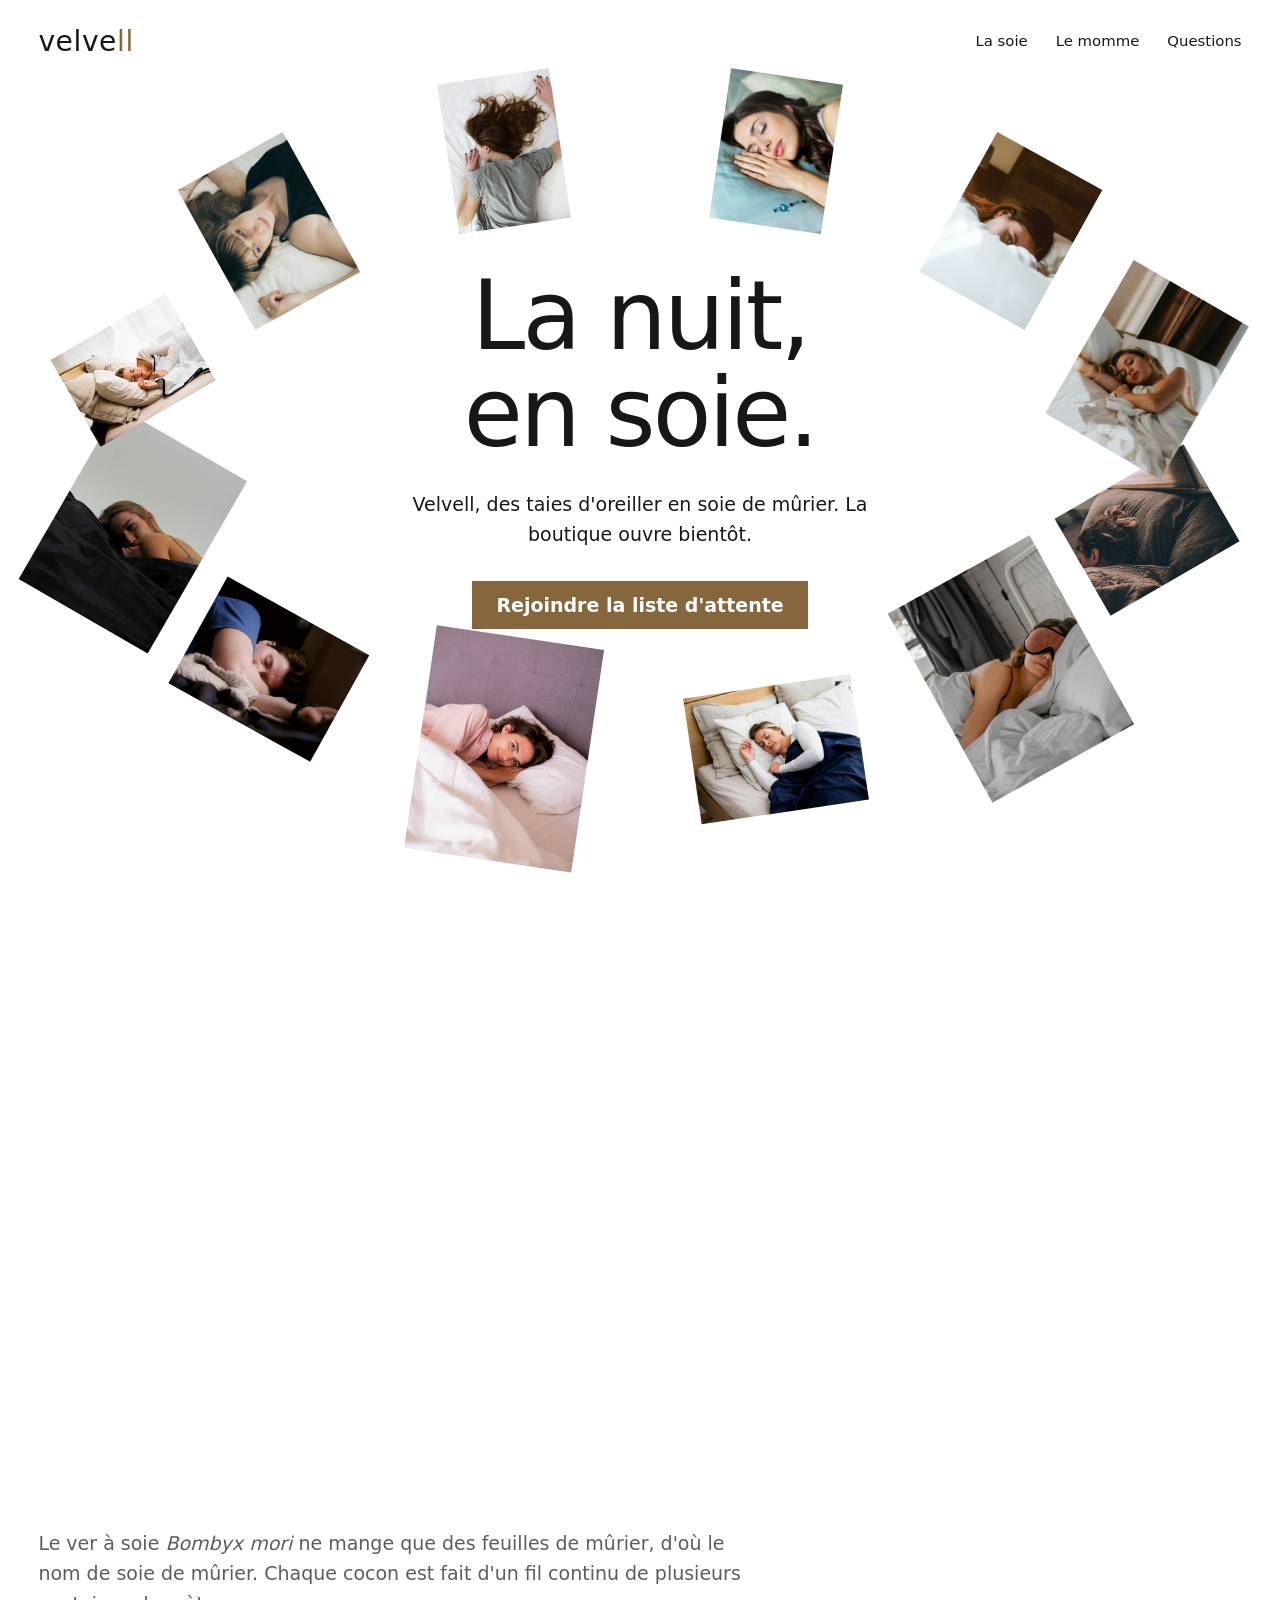
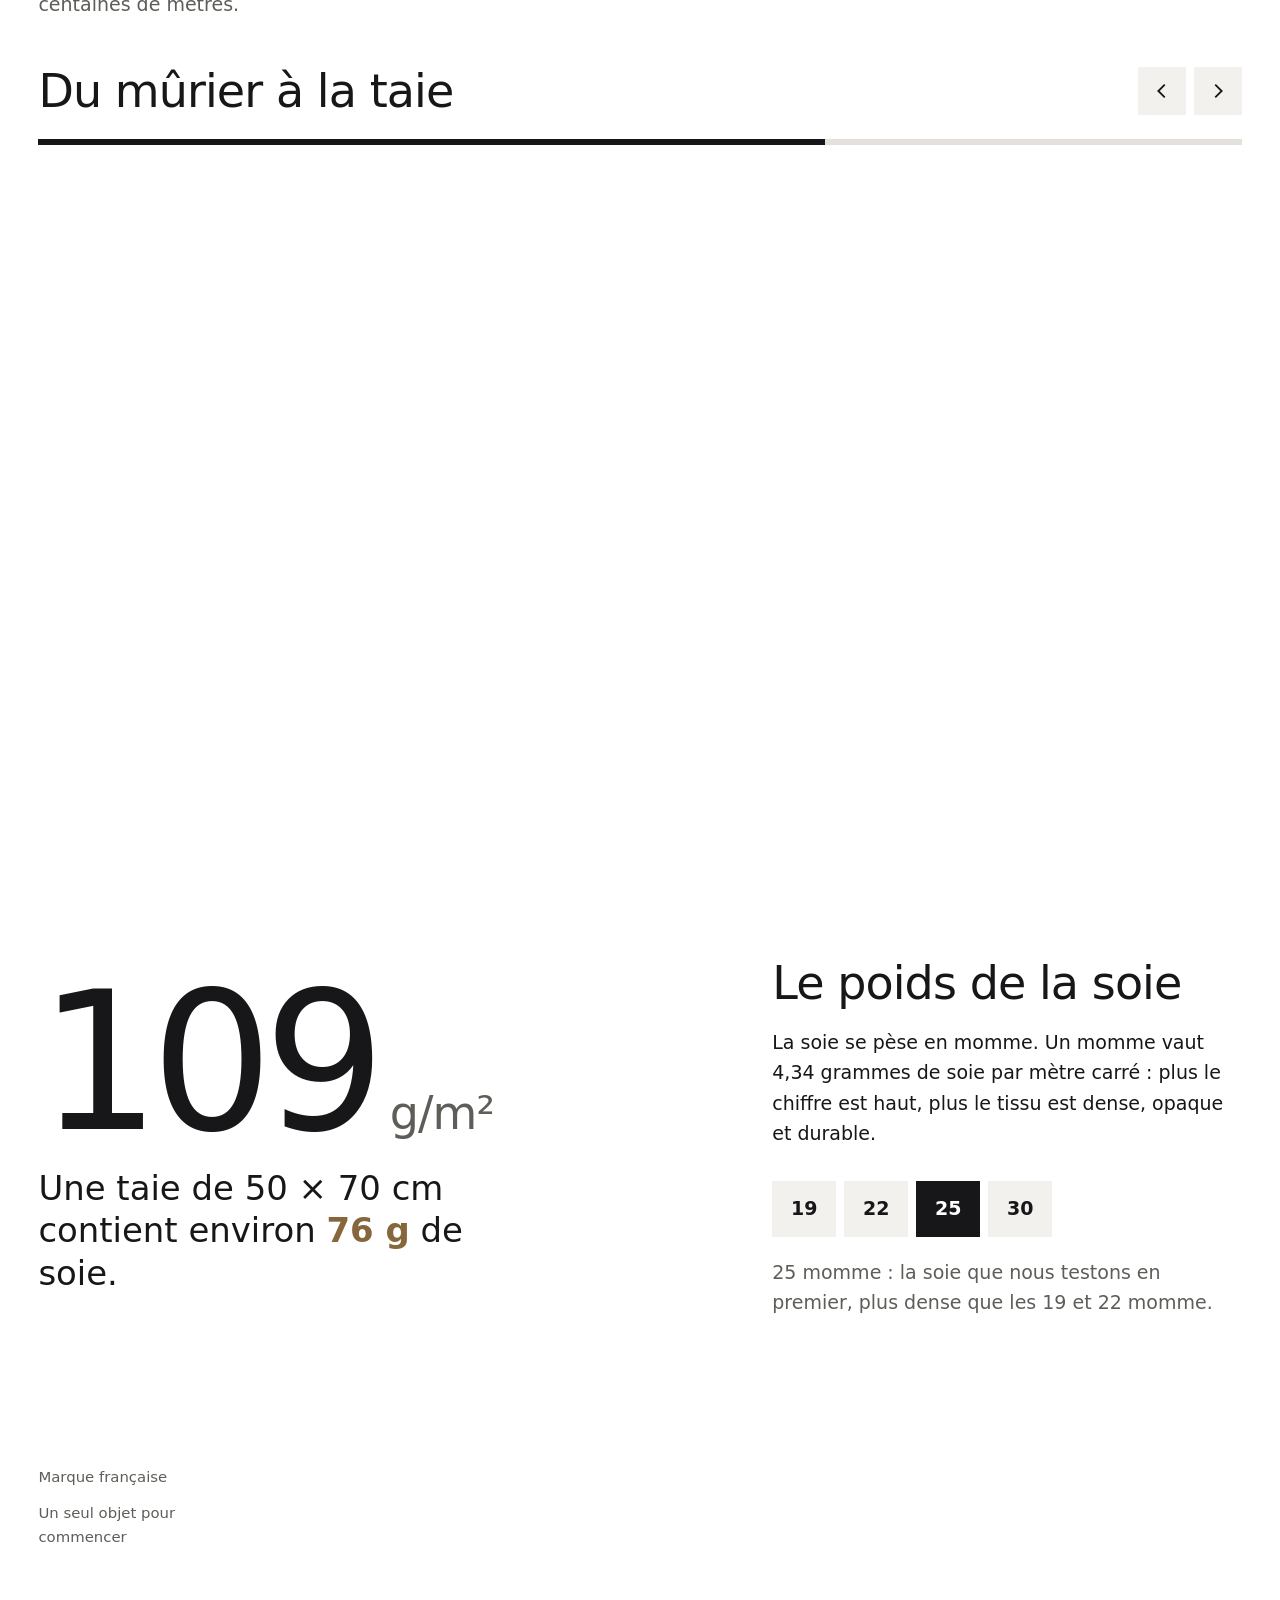
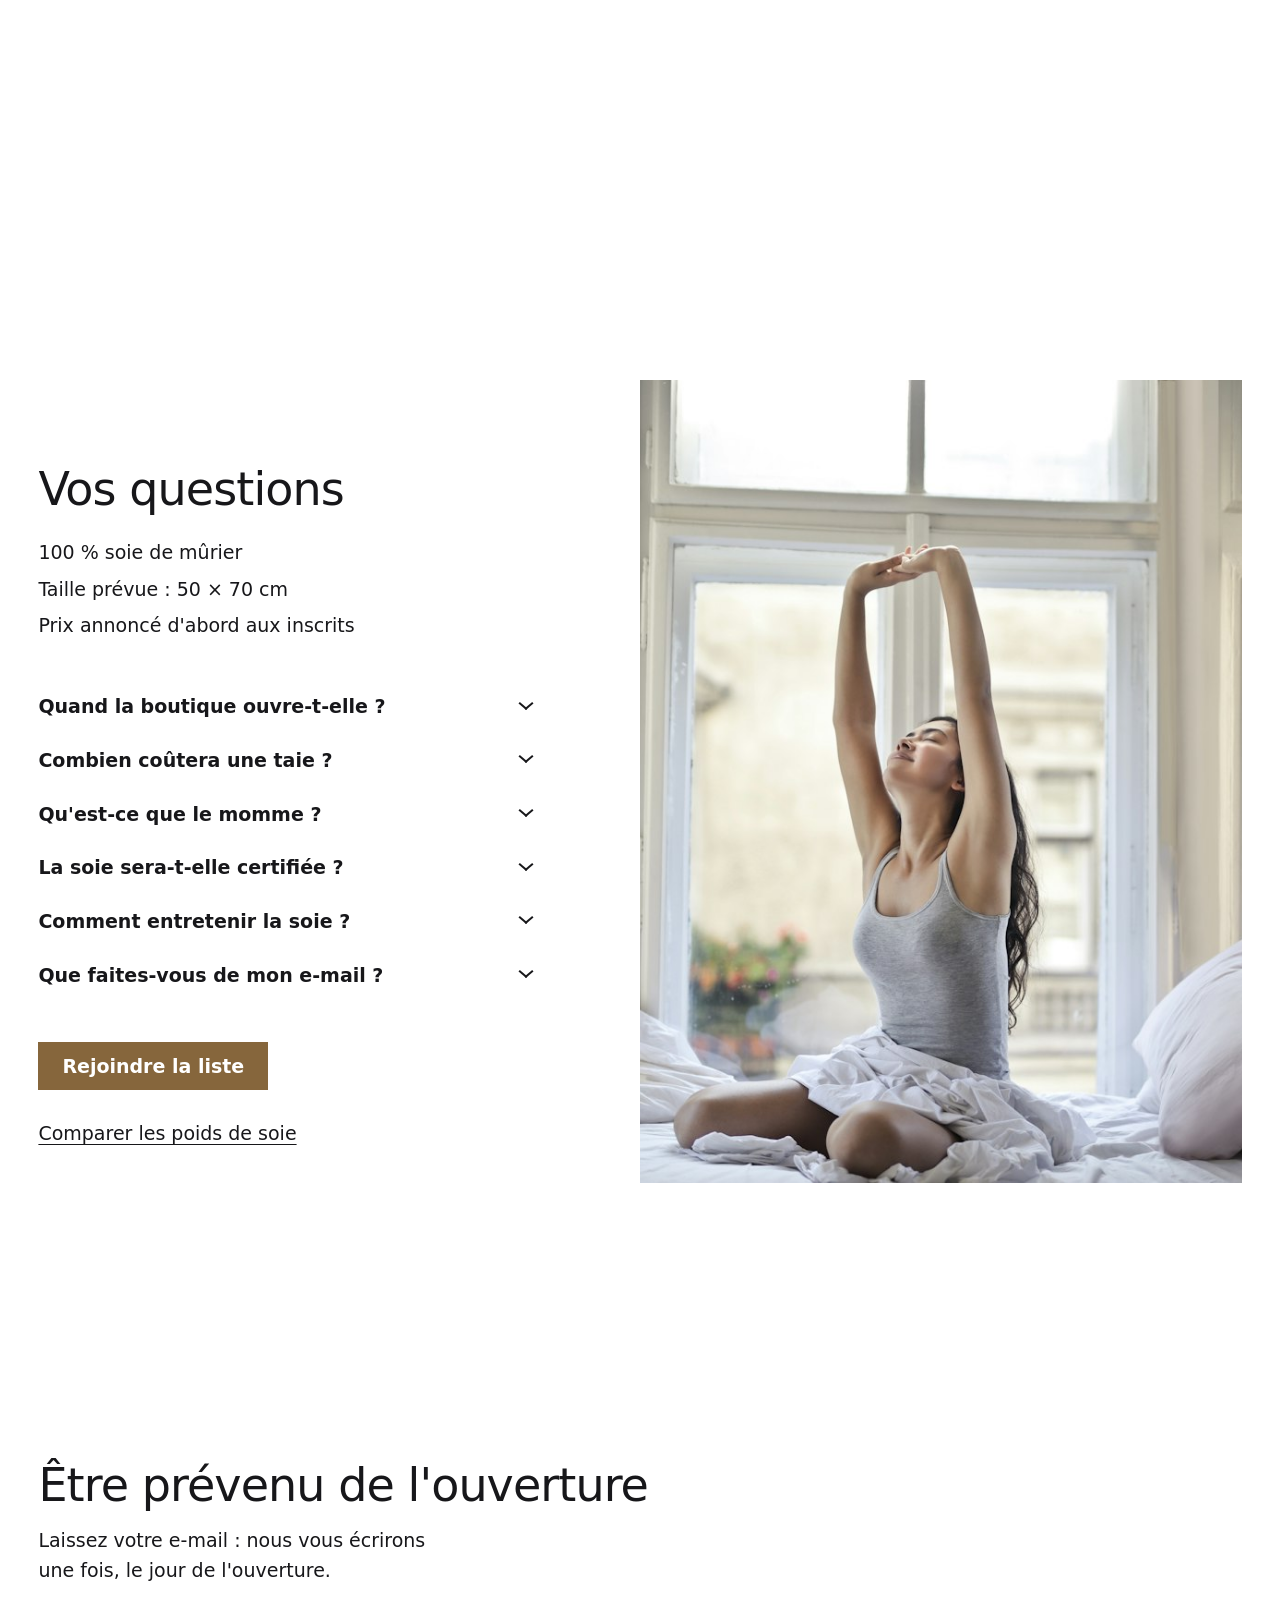
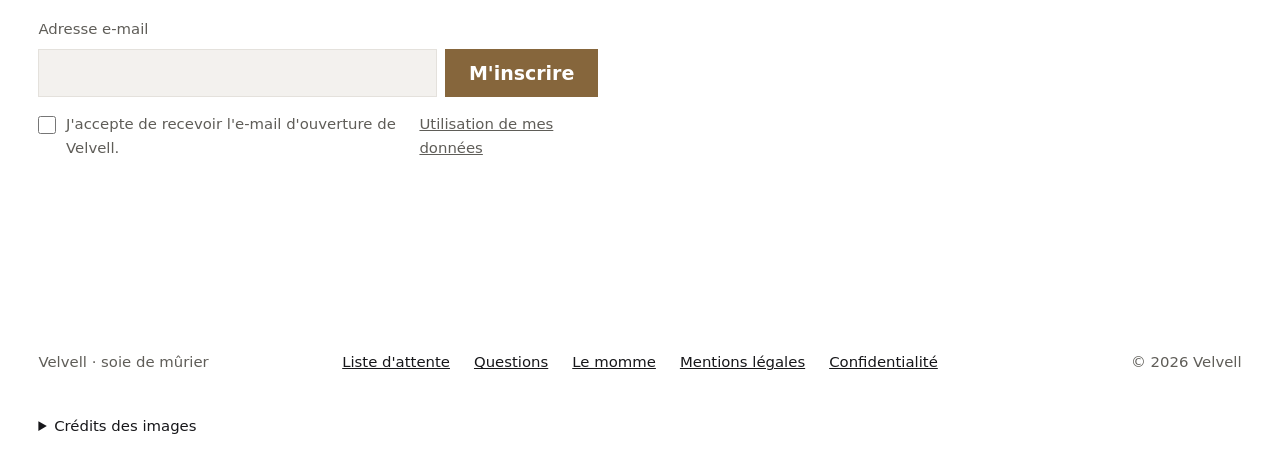
==== index.html @ b4398110 "feat: landing page velvell.fr (liste d'attente) Page statique : HTML, CSS, JavaScript sans dépendanc" ====
<!doctype html>
<html lang="fr">
<head>
  <meta charset="utf-8">
  <meta http-equiv="Content-Security-Policy" content="default-src 'none'; script-src 'self'; style-src 'self'; img-src 'self'; font-src 'self'; connect-src https://*.sibforms.com; form-action https://*.sibforms.com; base-uri 'none'; object-src 'none'; upgrade-insecure-requests">
  <meta name="referrer" content="strict-origin-when-cross-origin">
  <meta name="viewport" content="width=device-width, initial-scale=1">
  <title>Taie d'oreiller en soie de mûrier | Velvell</title>
  <meta name="description" content="Taies d'oreiller en soie de mûrier, 50 × 70 cm, en champagne ou ivoire. Velvell, marque française : inscrivez-vous pour être prévenu de l'ouverture.">
  <link rel="canonical" href="https://velvell.fr/">
  <meta property="og:title" content="Velvell — la nuit, en soie">
  <meta property="og:site_name" content="Velvell">
  <meta property="og:locale" content="fr_FR">
  <meta property="og:description" content="Taies d'oreiller en soie de mûrier. Ouverture prochaine, liste d'attente ouverte.">
  <meta property="og:type" content="website">
  <meta property="og:url" content="https://velvell.fr/">
  <meta property="og:image" content="https://velvell.fr/partage.jpg">
  <meta property="og:image:width" content="1200">
  <meta property="og:image:height" content="630">
  <meta property="og:image:alt" content="Velvell, taie d'oreiller en soie de mûrier champagne">
  <meta name="twitter:card" content="summary_large_image">
  <meta name="theme-color" content="#ffffff">
  <link rel="preload" href="fonts/archivo-latin.woff2" as="font" type="font/woff2" crossorigin>
  <link rel="icon" href="favicon.svg" type="image/svg+xml">
  <link rel="stylesheet" href="styles.css">
  <script type="application/ld+json">{"@context": "https://schema.org", "@graph": [{"@type": "Organization", "@id": "https://velvell.fr/#marque", "name": "Velvell", "url": "https://velvell.fr/", "logo": "https://velvell.fr/logo.png", "email": "contact@velvell.fr", "description": "Marque française de taies d'oreiller en soie de mûrier.", "parentOrganization": {"@type": "Organization", "name": "Atlas Web Agency"}}, {"@type": "WebSite", "@id": "https://velvell.fr/#site", "url": "https://velvell.fr/", "name": "Velvell", "inLanguage": "fr-FR", "publisher": {"@id": "https://velvell.fr/#marque"}}]}</script>
</head>
<body>
  <a class="skip" href="#contenu">Aller au contenu</a>

  <header class="bar">
    <a class="wordmark" href="#haut" aria-label="Velvell, accueil">velve<span>ll</span></a>
    <nav aria-label="Navigation principale">
      <a href="#chemin">La soie</a>
      <a href="#momme">Le momme</a>
      <a href="#questions">Questions</a>
    </nav>
  </header>

  <main id="contenu">
    <section class="hero" id="haut" aria-labelledby="titre">
      <div class="ring" aria-label="Photos de sommeil">
        <button class="frame frame--L" type="button" data-caption="Le sommeil, photo de @vagabondage sur Unsplash" aria-label="Le sommeil, photo de @vagabondage sur Unsplash"><img src="assets/web/nuit-cheveux.jpg" alt="" width="1100" height="733"></button>
        <button class="frame frame--P" type="button" data-caption="Un masque de nuit, photo de @ganinph sur Unsplash" aria-label="Un masque de nuit, photo de @ganinph sur Unsplash"><img src="assets/web/nuit-masque.jpg" alt="" width="1100" height="1375"></button>
        <button class="frame frame--L" type="button" data-caption="Endormie sous une couette bleue, photo de @slaapwijsheid sur Unsplash" aria-label="Endormie sous une couette bleue, photo de @slaapwijsheid sur Unsplash"><img src="assets/web/nuit-couette-bleue.jpg" alt="" width="1100" height="733"></button>
        <button class="frame frame--P" type="button" data-caption="Un matin en draps blancs, photo de @lookphoto sur Unsplash" aria-label="Un matin en draps blancs, photo de @lookphoto sur Unsplash"><img src="assets/web/nuit-rose.jpg" alt="" width="1100" height="1650"></button>
        <button class="frame frame--L" type="button" data-caption="Endormi, photo de @theyshane sur Unsplash" aria-label="Endormi, photo de @theyshane sur Unsplash"><img src="assets/web/nuit-homme.jpg" alt="" width="1100" height="733"></button>
        <button class="frame frame--P" type="button" data-caption="Une nuit en draps sombres, photo de @sezha72 sur Unsplash" aria-label="Une nuit en draps sombres, photo de @sezha72 sur Unsplash"><img src="assets/web/nuit-couette-noire.jpg" alt="" width="1100" height="1650"></button>
        <button class="frame frame--L" type="button" data-caption="Endormie dans une couette blanche, photo de @slaapwijsheid sur Unsplash" aria-label="Endormie dans une couette blanche, photo de @slaapwijsheid sur Unsplash"><img src="assets/web/nuit-couette-blanche.jpg" alt="" loading="lazy" width="1100" height="733"></button>
        <button class="frame frame--P" type="button" data-caption="La joue sur l’oreiller, photo de @nickkarvounis sur Unsplash" aria-label="La joue sur l’oreiller, photo de @nickkarvounis sur Unsplash"><img src="assets/web/nuit-visage.jpg" alt="" loading="lazy" width="1100" height="733"></button>
        <button class="frame frame--P" type="button" data-caption="Les cheveux sur l’oreiller, photo de @entersge sur Unsplash" aria-label="Les cheveux sur l’oreiller, photo de @entersge sur Unsplash"><img src="assets/web/nuit-cheveux-epars.jpg" alt="" loading="lazy" width="1100" height="835"></button>
        <button class="frame frame--P" type="button" data-caption="Endormie sur un coussin bleu, photo de @brucemars sur Unsplash" aria-label="Endormie sur un coussin bleu, photo de @brucemars sur Unsplash"><img src="assets/web/nuit-oreiller-bleu.jpg" alt="" loading="lazy" width="1100" height="733"></button>
        <button class="frame frame--P" type="button" data-caption="La tête sur le lit, photo de @brunovdkraan sur Unsplash" aria-label="La tête sur le lit, photo de @brunovdkraan sur Unsplash"><img src="assets/web/nuit-repos.jpg" alt="" loading="lazy" width="1100" height="742"></button>
        <button class="frame frame--P" type="button" data-caption="Endormie, photo de @iam_os sur Unsplash" aria-label="Endormie, photo de @iam_os sur Unsplash"><img src="assets/web/nuit-endormie.jpg" alt="" loading="lazy" width="1100" height="733"></button>
      </div>
      <div class="core">
        <h1 id="titre" class="masked"><span class="line"><span>La nuit,</span></span><span class="line"><span>en soie.</span></span></h1>
        <p class="lead reveal-late" id="hero-caption" aria-live="polite">Velvell, des taies d'oreiller en soie de mûrier. La boutique ouvre bientôt.</p>
        <a class="btn reveal-late" href="#liste">Rejoindre la liste d'attente</a>
      </div>
    </section>

    <section class="intro" aria-labelledby="intro-titre">
      <h2 id="intro-titre" class="sr-only">D'où vient la soie de mûrier</h2>
      <p class="stairs" data-reveal>
        <span>Une taie Velvell</span>
        <span>naît d'une feuille</span>
        <span>de mûrier,</span>
        <span>d'un cocon</span>
        <span>et d'un seul fil.</span>
      </p>
      <div class="intro-pics" data-reveal>
        <figure><img src="assets/web/murier-contre-jour.jpg" alt="Photo : une branche de mûrier en contre-jour, avec ses mûres" width="1100" height="825" loading="lazy"></figure>
        <figure><img src="assets/web/satin-soie-creme.jpg" alt="Photo : les plis d'un satin de soie crème" width="1100" height="495" loading="lazy"></figure>
      </div>
      <p class="intro-note">Le ver à soie <i>Bombyx mori</i> ne mange que des feuilles de mûrier, d'où le nom de soie de mûrier. Chaque cocon est fait d'un fil continu de plusieurs centaines de mètres.</p>
    </section>

    <section class="path" id="chemin" aria-labelledby="chemin-titre">
      <div class="path-top">
        <h2 id="chemin-titre">Du mûrier à la taie</h2>
        <div class="path-btns">
          <button class="sq" type="button" data-dir="-1" aria-label="Étape précédente"><svg viewBox="0 0 24 24" aria-hidden="true"><path d="M15 5l-7 7 7 7"/></svg></button>
          <button class="sq" type="button" data-dir="1" aria-label="Étape suivante"><svg viewBox="0 0 24 24" aria-hidden="true"><path d="M9 5l7 7-7 7"/></svg></button>
        </div>
      </div>
      <div class="progress" aria-hidden="true"><span></span></div>
      <ol class="row" tabindex="0" aria-label="Les étapes, de la feuille à la taie" data-reveal-row>
        <li>
          <h3>La feuille</h3>
          <p>Les vers ne mangent que du mûrier blanc. Leur soie est réputée la plus fine et la plus régulière.</p>
          <img src="assets/web/morus-alba-fruit-and-leaves.jpg" alt="Photo : feuilles et fruits d'un mûrier blanc" width="825" height="1100" loading="lazy">
        </li>
        <li>
          <h3>Le ver</h3>
          <p>Il grandit pendant quatre à six semaines sur des claies, puis cesse de manger.</p>
          <img src="assets/web/soie-fils-dores.jpg" alt="Photo : des fils de soie dorés suspendus dans la pénombre" width="1100" height="733" loading="lazy">
        </li>
        <li>
          <h3>Le cocon</h3>
          <p>En deux à trois jours, il s'enferme dans un cocon fait d'un seul fil continu.</p>
          <img src="assets/web/cocoon-bombyx-mori-kolkata-2013-06-04.jpg" alt="Photo : des cocons de ver à soie blancs" width="1100" height="732" loading="lazy">
        </li>
        <li>
          <h3>Le dévidage</h3>
          <p>Plusieurs cocons sont dévidés ensemble pour former un fil de soie grège.</p>
          <img src="assets/web/soie-echeveaux.jpg" alt="Photo : des écheveaux de fil de soie, du blanc naturel aux teintes vertes et brunes" width="1100" height="733" loading="lazy">
        </li>
        <li>
          <h3>Le tissage</h3>
          <p>Le fil est tissé en satin : une face lisse et brillante, côté visage.</p>
          <img src="assets/web/soie-metier-fils-blancs.jpg" alt="Photo : des fils de soie blancs tendus sur un métier à tisser" width="735" height="1100" loading="lazy">
        </li>
        <li>
          <h3>La taie</h3>
          <p>Prévue en 50 × 70 cm, fermeture invisible, en champagne et en ivoire.</p>
          <img src="assets/web/taie-encong-champagne.jpg" alt="Rendu de la taie en soie de mûrier, coloris champagne, sur fond crème" width="1100" height="1375" loading="lazy">
        </li>
      </ol>
    </section>

    <section class="momme" id="momme" aria-labelledby="momme-titre">
      <div class="momme-fig" aria-live="polite">
        <p class="big"><span id="m-gsm">109</span><small> g/m²</small></p>
        <p class="momme-line">Une taie de 50 × 70 cm contient environ <strong id="m-case">76 g</strong> de soie.</p>
      </div>
      <div class="momme-text">
        <h2 id="momme-titre">Le poids de la soie</h2>
        <p>La soie se pèse en momme. Un momme vaut 4,34 grammes de soie par mètre carré : plus le chiffre est haut, plus le tissu est dense, opaque et durable.</p>
        <div class="choices" role="radiogroup" aria-label="Choisir un poids de soie">
          <button type="button" role="radio" aria-checked="false" data-m="19">19</button>
          <button type="button" role="radio" aria-checked="false" data-m="22">22</button>
          <button type="button" role="radio" aria-checked="true" data-m="25">25</button>
          <button type="button" role="radio" aria-checked="false" data-m="30">30</button>
        </div>
        <p class="momme-note" id="m-note">25 momme : la soie que nous testons en premier, plus épaisse que les 19 et 22 momme courants.</p>
      </div>
    </section>

    <section class="about" aria-labelledby="about-titre">
      <h2 id="about-titre" class="sr-only">Qui est Velvell</h2>
      <ul class="facts">
        <li>Marque française</li>
        <li>Un seul objet pour commencer</li>
      </ul>
      <div class="about-text" data-reveal>
        <p><img class="drop" src="assets/web/satin-crepe.jpg" alt="Gros plan sur un satin froissé" width="300" height="300" loading="lazy"><strong>Velvell</strong> est une marque française de linge de nuit en soie. Nous commençons par un seul objet, la taie d'oreiller, et nous prenons le temps de bien la choisir.</p>
        <p class="soft">Nous comparons en ce moment les ateliers et leurs échantillons, en 22 et en 25 momme. Nous ne vendrons que la soie qui nous convainc au toucher, au lavage et dans le temps.</p>
      </div>
    </section>

    <section class="faq" id="questions" aria-labelledby="faq-titre">
      <div class="faq-col">
        <h2 id="faq-titre">Vos questions</h2>
        <ul class="faq-facts">
          <li>100 % soie de mûrier</li>
          <li>Taille prévue : 50 × 70 cm</li>
          <li>Prix annoncé d'abord aux inscrits</li>
        </ul>
        <div class="acc">
          <details>
            <summary>Quand la boutique ouvre-t-elle ?</summary>
            <p>Dès que les échantillons auront passé nos essais. Les inscrits seront prévenus les premiers, par un seul e-mail.</p>
          </details>
          <details>
            <summary>Combien coûtera une taie ?</summary>
            <p>Le prix n'est pas encore fixé : il dépend de la soie retenue. Nous l'annoncerons d'abord aux inscrits.</p>
          </details>
          <details>
            <summary>Qu'est-ce que le momme ?</summary>
            <p>L'unité de poids de la soie : 1 momme correspond à 4,34 g par m². Une soie de 25 momme est plus dense qu'une soie de 19.</p>
          </details>
          <details>
            <summary>La soie sera-t-elle certifiée ?</summary>
            <p>Nous ne retiendrons qu'un atelier qui fournit un certificat OEKO-TEX Standard 100 vérifiable, et nous publierons son numéro.</p>
          </details>
          <details>
            <summary>Comment entretenir la soie ?</summary>
            <p>À la main ou en cycle délicat à 30 °C, avec une lessive douce, puis séchage à plat à l'abri du soleil. Les consignes exactes figureront sur l'étiquette.</p>
          </details>
          <details>
            <summary>Que faites-vous de mon e-mail ?</summary>
            <p>Il sert uniquement à vous prévenir de l'ouverture de Velvell. Vous pouvez vous désinscrire à tout moment, en un clic.</p>
          </details>
        </div>
        <div class="faq-actions">
          <a class="btn" href="#liste">Rejoindre la liste</a>
          <a class="link" href="#momme">Comparer les poids de soie</a>
        </div>
      </div>
      <div class="faq-pics">
        <img class="tall" src="assets/web/matin-etirement.jpg" alt="Une femme s'étire au réveil, assise sur son lit" width="1100" height="869" loading="lazy">
        <img class="square" src="assets/web/nuit-draps-blancs.jpg" alt="Une personne endormie dans des draps blancs" width="1100" height="733" loading="lazy">
      </div>
    </section>

    <section class="cta" id="liste" aria-labelledby="cta-titre">
      <h2 id="cta-titre" class="cta-title">Être prévenu de l'ouverture</h2>
      <p class="cta-sentence">Laissez votre e-mail : nous vous écrirons une fois, le jour de l'ouverture.</p>
      <form class="signup" action="https://c4eb308b.sibforms.com/serve/[base64]" method="post" data-endpoint="https://c4eb308b.sibforms.com/serve/[base64]">
        <label for="email">Adresse e-mail</label>
        <div class="signup-row">
          <input id="email" name="EMAIL" type="email" autocomplete="email" required aria-describedby="email-msg">
          <button class="btn" type="submit">M'inscrire</button>
        </div>
        <label class="consent"><input type="checkbox" name="OPT_IN" value="1" required> J'accepte de recevoir l'e-mail d'ouverture de Velvell. <a href="confidentialite.html">Utilisation de mes données</a></label>
        <p class="msg" id="email-msg" role="status"></p>
        <!-- Champs attendus par les formulaires Brevo : piège à robots (doit rester vide) et langue. -->
        <input type="text" name="email_address_check" value="" tabindex="-1" autocomplete="off" aria-hidden="true" hidden>
        <input type="hidden" name="locale" value="fr">
        <input type="hidden" name="html_type" value="simple">
      </form>
    </section>
  </main>

  <footer class="foot">
    <p>Velvell · soie de mûrier</p>
    <p class="foot-links"><a href="#liste">Liste d'attente</a><a href="#questions">Questions</a><a href="#momme">Le momme</a><a href="mentions-legales.html">Mentions légales</a><a href="confidentialite.html">Confidentialité</a></p>
    <p>© 2026 Velvell</p>
    <details class="credits" id="credits">
      <summary>Crédits des images</summary>
      <p>Photos de sommeil sous <a href="https://unsplash.com/license">licence Unsplash</a> : <a href="https://unsplash.com/photos/rUc9hVE-L-E">@vagabondage</a>, <a href="https://unsplash.com/photos/Z56eN0CGtyk">@ganinph</a>, <a href="https://unsplash.com/photos/6qxUg4jTWdE">@slaapwijsheid</a>, <a href="https://unsplash.com/photos/Ip3Z-FoLl1Q">@slaapwijsheid</a>, <a href="https://unsplash.com/photos/H0wp3lX7Yvs">@lookphoto</a>, <a href="https://unsplash.com/photos/hfvFunLkFgg">@theyshane</a>, <a href="https://unsplash.com/photos/4w5AkLgjedk">@sezha72</a>, <a href="https://unsplash.com/photos/Yzkw8FlAbfk">@nickkarvounis</a>, <a href="https://unsplash.com/photos/CwIU33KGToc">@entersge</a>, <a href="https://unsplash.com/photos/s8PTWCu5maQ">@brucemars</a>, <a href="https://unsplash.com/photos/wBuPCQiweuA">@brucemars</a>, <a href="https://unsplash.com/photos/i4rOpdj444c">@brunovdkraan</a>, <a href="https://unsplash.com/photos/tgMKcE-Qo5o">@iam_os</a>, <a href="https://unsplash.com/photos/-vS9DBJ7N5M">@iam_os</a> ; fils de soie dorés, <a href="https://unsplash.com/photos/UUuXVK7gv7Q">@hdbernd</a> ; écheveaux de soie, <a href="https://unsplash.com/photos/ccmmSVPEaZI">@yasinonus</a> ; branche de mûrier, <a href="https://unsplash.com/photos/gBJkP8Qjj7A">@r_kravtsov</a> ; satin crème, <a href="https://unsplash.com/photos/R_bv0S9MC8c">@susan_wilkinson</a> ; métier à tisser, <a href="https://unsplash.com/photos/MDXwphHlpww">@marcohaenssgen</a>.</p>
      <p>Photos de la soie : Juan Carlos Fonseca Mata, <a href="https://commons.wikimedia.org/wiki/File:Morus_alba_-_fruit_and_leaves.jpg">Mûrier blanc</a>, 2020, <a href="https://creativecommons.org/licenses/by-sa/4.0/">CC BY-SA 4.0</a> ;  Biswarup Ganguly, <a href="https://commons.wikimedia.org/wiki/File:Cocoon_-_Bombyx_mori_-_Kolkata_2013-06-04_8545.JPG">Cocons de Bombyx mori</a>, 2013, <a href="https://creativecommons.org/licenses/by/3.0/">CC BY 3.0</a>. Domaine public ou CC0 : Rico Cilliers et colormass, <a href="https://commons.wikimedia.org/wiki/File:Crepe_satin_(Rico_Cilliers_and_colormass_via_Poly_Haven).webp">Satin crêpe</a>, Poly Haven. Via Wikimedia Commons.</p>
    </details>
  </footer>

  <script src="main.js" defer></script>
</body>
</html>
---- styles.css ----
@font-face {
  font-family: "Archivo";
  src: url("fonts/archivo-latin.woff2") format("woff2");
  font-weight: 100 900;
  font-display: swap;
}

/* Ambiance Blanc, retenue le 27/10. L'accent est foncé pour que le texte blanc du bouton reste lisible. */
:root {
  --bg: #ffffff; --surface: #f3f1ee; --ink: #17171a; --muted: #5f5d58;
  --accent: #86663c; --accent-ink: #ffffff; --track: #e4e1dc;
  --error: #a3352a; --dim: 1; color-scheme: light;
}

:root {
  --font: "Archivo", system-ui, sans-serif;
  --s-small: clamp(0.875rem, 0.85rem + 0.1vw, 0.9375rem);
  --s-body: clamp(1.0625rem, 1rem + 0.25vw, 1.1875rem);
  --s-lead: clamp(1.375rem, 1rem + 1.4vw, 2.25rem);
  --s-head: clamp(2rem, 1.4rem + 2.2vw, 2.875rem);
  --s-display: clamp(3.5rem, 2rem + 5vw, 6.5rem);
  --m: clamp(20px, 3vw, 40px);
  --gap: clamp(112px, 11vw, 176px);
  --ease: cubic-bezier(0.16, 1, 0.3, 1);
}

*, *::before, *::after { box-sizing: border-box; }
html { scroll-behavior: smooth; -webkit-text-size-adjust: 100%; }
body {
  margin: 0; background: var(--bg); color: var(--ink);
  font: 400 var(--s-body)/1.6 var(--font); overflow-x: hidden;
  transition: background-color .4s, color .4s;
}
img, svg { display: block; max-width: 100%; height: auto; }
a { color: inherit; }
h1, h2, h3, p, ul, ol, figure { margin: 0; }
ul, ol { padding: 0; list-style: none; }
:focus-visible { outline: 2px solid var(--accent); outline-offset: 3px; }
::selection { background: var(--accent); color: var(--accent-ink); }
.sr-only { position: absolute; width: 1px; height: 1px; overflow: hidden; clip: rect(0 0 0 0); white-space: nowrap; }
.skip { position: absolute; left: var(--m); top: -60px; background: var(--ink); color: var(--bg); padding: 10px 16px; z-index: 20; }
.skip:focus { top: 12px; }

.btn {
  display: inline-flex; align-items: center; justify-content: center; min-height: 48px; padding: 0 24px;
  background: var(--accent); color: var(--accent-ink); font: 600 var(--s-body)/1 var(--font);
  text-decoration: none; border: 0; border-radius: 0; cursor: pointer;
  transition: transform .25s var(--ease), background-color .25s;
}
.btn:hover { transform: translateY(-2px); background: var(--ink); }
.btn:active { transform: translateY(0) scale(.98); }
.link { text-underline-offset: 4px; transition: color .2s; }
.link:hover { color: var(--accent); }

/* Barre */
.bar {
  position: absolute; inset: 0 0 auto; z-index: 5; display: flex; justify-content: space-between; align-items: center;
  padding: 28px var(--m); font-size: var(--s-small);
}
/* Logotype retenu le 28/10 : bas de casse fin, les deux « l » en bronze. */
.wordmark { font-size: clamp(22px, 2.2vw, 34px); font-weight: 200; letter-spacing: 0.02em; line-height: 1; text-decoration: none; }
.wordmark span { color: var(--accent); }
.bar nav { display: flex; gap: 28px; }
.bar nav a { text-decoration: none; transition: color .2s; }
.bar nav a:hover { color: var(--accent); }

/* Héros : anneau d'images */
.hero { position: relative; min-height: max(100svh, 760px); display: grid; place-items: center; overflow: hidden; }
.ring { position: absolute; inset: 0; --rx: min(560px, 41vw); --ry: min(310px, 35svh); }
.frame {
  position: absolute; padding: 0; border: 0; background: none; cursor: pointer;
  left: calc(50% + cos(var(--a)) * var(--rx)); top: calc(50% + sin(var(--a)) * var(--ry));
  width: var(--w); transform: translate(-50%, -50%) rotate(var(--rot));
  transition: opacity .4s, transform .4s var(--ease);
}
.frame img { width: 100%; aspect-ratio: 3 / 4; object-fit: cover; filter: brightness(calc(var(--dim) - .03)) contrast(1.05); transition: filter .4s; }
.frame--L img { aspect-ratio: 4 / 3; }
.ring:hover .frame, .ring:focus-within .frame { opacity: .45; }
.ring .frame:hover, .ring .frame:focus-visible { opacity: 1; transform: translate(-50%, -50%) rotate(var(--rot)) scale(1.06); z-index: 2; }
.frame:hover img, .frame:focus-visible img { filter: none; }
.core { position: relative; z-index: 3; width: min(600px, calc(100% - 56px)); text-align: center; }
h1 { font-size: var(--s-display); font-weight: 400; line-height: .95; letter-spacing: -0.03em; }
.masked .line { display: block; overflow: hidden; padding-bottom: .06em; }
.masked .line > span { display: inline-block; animation: rise .9s var(--ease) both; }
.masked .line:nth-child(2) > span { animation-delay: .11s; }
@keyframes rise { from { transform: translateY(105%); } to { transform: none; } }
.lead { max-width: 40ch; margin: 24px auto 32px; min-height: 3.2em; }
.reveal-late { animation: fadeup .8s var(--ease) .75s both; }
@keyframes fadeup { from { opacity: 0; transform: translateY(16px); } to { opacity: 1; transform: none; } }

/* Intro en escalier */
.intro { position: relative; display: grid; grid-template-columns: 1fr 26vw; gap: 4vw; align-items: center; padding: var(--gap) var(--m) calc(var(--gap) * .5 + 96px); }
.stairs { font-size: var(--s-lead); font-weight: 600; line-height: 1.15; letter-spacing: -0.02em; }
.stairs span { display: block; }
.stairs span:nth-child(2) { padding-left: 6vw; color: var(--muted); }
.stairs span:nth-child(3) { padding-left: 12vw; }
.stairs span:nth-child(4) { padding-left: 18vw; color: var(--muted); }
.stairs span:nth-child(5) { padding-left: 24vw; }
.intro-pics { display: grid; gap: 16px; align-self: center; }
.intro-pics img { width: 100%; aspect-ratio: 3 / 2; object-fit: cover; filter: brightness(var(--dim)); }
.intro-note { position: absolute; left: var(--m); bottom: 48px; max-width: 60ch; color: var(--muted); }

/* Du mûrier à la taie */
.path { padding: 0 0 var(--gap); }
.path-top { display: flex; justify-content: space-between; align-items: end; padding: 0 var(--m) 24px; }
h2 { font-size: var(--s-head); font-weight: 400; line-height: 1.05; letter-spacing: -0.02em; }
.path-btns { display: flex; gap: 8px; }
.sq { width: 48px; height: 48px; display: grid; place-items: center; background: var(--surface); color: var(--ink); border: 0; cursor: pointer; transition: background-color .2s, transform .2s var(--ease); }
.sq:hover { background: var(--ink); color: var(--bg); }
.sq:active { transform: scale(.94); }
.sq svg { width: 22px; fill: none; stroke: currentColor; stroke-width: 2; }
.progress { margin: 0 var(--m) 48px; height: 6px; background: var(--track); }
.progress span { display: block; height: 100%; width: 20%; background: var(--ink); transform-origin: left; transition: width .2s; }
.row { display: flex; gap: 32px; overflow-x: auto; scroll-snap-type: x mandatory; margin: 0 var(--m); padding: 0 0 8px; scrollbar-width: none; }
.row::-webkit-scrollbar { display: none; }
.row li { flex: 0 0 280px; scroll-snap-align: start; display: flex; flex-direction: column; }
.row h3 { font-size: var(--s-body); font-weight: 600; line-height: 1.3; }
.row p { margin-top: 8px; color: var(--muted); line-height: 1.5; }
.row img { margin-top: var(--gap, 80px); width: 100%; aspect-ratio: 4 / 5; object-fit: cover; filter: brightness(var(--dim)); }

/* Le momme */
.momme { display: grid; grid-template-columns: 7fr 5fr; gap: 6vw; align-items: center; padding: 0 var(--m) var(--gap); }
.big { font-size: calc(var(--s-display) * 2); line-height: .85; letter-spacing: -0.05em; font-variant-numeric: tabular-nums; }
.big small { font-size: var(--s-head); letter-spacing: -0.02em; color: var(--muted); }
.momme-line { margin-top: 24px; font-size: var(--s-lead); line-height: 1.25; max-width: 22ch; }
.momme-line strong { font-weight: 600; color: var(--accent); }
.momme-text p { margin-top: 20px; max-width: 46ch; }
.choices { display: flex; gap: 8px; margin-top: 32px; }
.choices button {
  min-width: 64px; height: 56px; padding: 0 16px; border: 0; background: var(--surface); color: var(--ink);
  font: 600 var(--s-body)/1 var(--font); cursor: pointer; transition: background-color .2s, color .2s, transform .2s var(--ease);
}
.choices button:hover { transform: translateY(-2px); }
.choices button[aria-checked="true"] { background: var(--ink); color: var(--bg); }
.momme-note { color: var(--muted); }

/* À propos, image en lettrine */
.about { display: grid; grid-template-columns: repeat(12, 1fr); gap: 24px; padding: 0 var(--m) var(--gap); }
.facts { grid-column: 1 / 3; display: grid; gap: 12px; align-content: start; font-size: var(--s-small); color: var(--muted); padding-top: 8px; }
.about-text { grid-column: 3 / 13; font-size: var(--s-lead); line-height: 1.25; letter-spacing: -0.01em; }
.about-text p + p { margin-top: 1.25em; }
.about-text strong { font-weight: 600; }
.soft { color: var(--muted); }
.drop { float: left; width: 3.75em; height: 3.75em; object-fit: cover; margin: .15em .5em 0 0; animation: drift 14s ease-in-out infinite alternate; }
@keyframes drift { from { transform: scale(1); } to { transform: scale(1.07); } }

/* Questions */
.faq { display: grid; grid-template-columns: 5fr 1fr 6fr; padding: calc(var(--gap) * .6) var(--m) 0; }
.faq-col { grid-column: 1; }
.faq-facts { margin: 24px 0 40px; display: grid; gap: 6px; }
.acc details { padding: 14px 0; }
.acc summary { position: relative; list-style: none; cursor: pointer; padding-right: 36px; font-weight: 600; line-height: 1.35; transition: color .2s; }
.acc summary::-webkit-details-marker { display: none; }
.acc summary:hover { color: var(--accent); }
.acc summary::before, .acc summary::after {
  content: ""; position: absolute; right: 6px; top: .55em; width: 10px; height: 2px; background: currentColor; transition: transform .3s var(--ease);
}
.acc summary::before { transform: translateX(-6px) rotate(40deg); }
.acc summary::after { transform: rotate(-40deg); }
.acc details[open] summary::before { transform: translateX(-6px) rotate(-40deg); }
.acc details[open] summary::after { transform: rotate(40deg); }
.acc details p { margin-top: 10px; color: var(--muted); max-width: 52ch; }
.faq-actions { display: flex; gap: 28px; align-items: center; margin-top: 40px; flex-wrap: wrap; }
.faq-pics { grid-column: 3; position: relative; margin-top: calc(var(--gap) * -0.6); margin-bottom: 80px; }
.faq-pics .tall { width: 100%; aspect-ratio: 3 / 4; object-fit: cover; filter: brightness(var(--dim)); }
.faq-pics .square { position: absolute; width: 34%; aspect-ratio: 1; object-fit: cover; left: -40px; bottom: -40px; }

/* Appel final */
.cta { padding: max(22svh, var(--gap)) var(--m) 16svh; }
.cta-sentence { margin-top: 16px; max-width: 34ch; }
.signup { margin-top: 32px; max-width: 560px; }
.signup > label:first-child { display: block; font-size: var(--s-small); color: var(--muted); margin-bottom: 8px; }
.signup-row { display: flex; gap: 8px; }
.signup input[type="email"] {
  flex: 1; min-width: 0; min-height: 48px; padding: 0 16px; background: var(--surface); color: var(--ink);
  border: 1px solid var(--track); border-radius: 0; font: inherit;
}
.signup input[type="email"]:focus { border-color: var(--accent); outline: none; }
.consent { display: flex; gap: 10px; align-items: flex-start; margin-top: 16px; font-size: var(--s-small); color: var(--muted); cursor: pointer; }
.consent input { width: 20px; height: 20px; margin: 2px 0 0; accent-color: var(--accent); }
.msg { margin-top: 16px; min-height: 1.6em; }
.msg.error { color: var(--error); }

/* Pied de page */
.foot { display: grid; grid-template-columns: 1fr auto 1fr; gap: 16px; align-items: baseline; padding: 0 var(--m) 30px; font-size: var(--s-small); color: var(--muted); }
.foot a { color: var(--ink); }
.foot > p:last-of-type { justify-self: end; }
.foot-links { display: flex; flex-wrap: wrap; gap: 8px 24px; }
.credits { grid-column: 1 / -1; margin-top: 24px; }
.credits summary { cursor: pointer; color: var(--ink); }
.credits p { margin-top: 12px; max-width: 70ch; line-height: 1.6; }

/* Sélecteur d'ambiance : aperçu seulement */

/* Entrées au défilement : seulement si le script tourne */
.js [data-reveal] > *, .js [data-reveal-row] li { opacity: 0; transform: translateY(24px); transition: opacity .7s var(--ease), transform .7s var(--ease); }
.js [data-reveal].in > *, .js [data-reveal-row].in li { opacity: 1; transform: none; }
.js [data-reveal-row].in li:nth-child(2) { transition-delay: .08s; }
.js [data-reveal-row].in li:nth-child(3) { transition-delay: .16s; }
.js [data-reveal-row].in li:nth-child(4) { transition-delay: .24s; }
.js [data-reveal-row].in li:nth-child(n+5) { transition-delay: .32s; }
.js [data-reveal].in > *:nth-child(2) { transition-delay: .08s; }
.js [data-reveal].in > *:nth-child(3) { transition-delay: .16s; }
.js [data-reveal].in > *:nth-child(4) { transition-delay: .24s; }
.js [data-reveal].in > *:nth-child(5) { transition-delay: .32s; }

/* Téléphone */
@media (max-width: 1100px) {
  .path-btns { display: none; }
  .frame { width: calc(var(--w) * .72); }
}

@media (max-width: 760px) {
  .bar { padding: 20px var(--m); }
  .bar nav { gap: 16px; }
  .bar nav a:not(:last-child) { display: none; }
  .ring { --rx: 66vw; --ry: 66vw; }
  .frame { width: calc(var(--w) * .5); }
  h1 { font-size: 13vw; }
  .lead { margin: 20px auto 24px; }
  .core .btn { width: 100%; }
  .intro { grid-template-columns: 1fr; min-height: auto; gap: 40px; }
  .stairs { font-size: 1.5rem; }
  .stairs span:nth-child(2) { padding-left: 5vw; }
  .stairs span:nth-child(3) { padding-left: 10vw; }
  .stairs span:nth-child(4) { padding-left: 15vw; }
  .stairs span:nth-child(5) { padding-left: 0; }
  .intro-pics { grid-template-columns: 1fr 1fr; }
  .intro-note { position: static; }
  .path-btns { display: none; }
  .progress { margin-bottom: 32px; }
  .row { gap: 16px; }
  .row li { flex-basis: 72vw; }
  .row img { margin-top: calc(var(--gap, 80px) * .4); }
  .momme { grid-template-columns: 1fr; gap: 40px; }
  .big { font-size: 30vw; }
  .about { grid-template-columns: 1fr; }
  .facts { grid-column: 1; grid-row: 2; grid-auto-flow: column; }
  .about-text { grid-column: 1; }
  .drop { width: 4.6em; height: 4.6em; }
  .faq { grid-template-columns: 1fr; }
  .faq-pics { grid-column: 1; grid-row: 1; margin: 0 0 80px; }
  .faq-pics .tall { aspect-ratio: 4 / 5; }
  .faq-pics .square { width: 38%; left: auto; right: 0; bottom: -40px; }
  .acc summary { padding-top: 6px; padding-bottom: 6px; }
  .faq-actions .btn { width: 100%; }
  .cta { padding: 16svh var(--m) 12svh; }
  .signup-row { flex-direction: column; }
  .foot { grid-template-columns: minmax(0, 1fr); gap: 8px; }
  .foot > p:last-of-type { justify-self: start; }
}

@media (prefers-reduced-motion: reduce) {
  *, *::before, *::after { animation: none !important; transition-duration: .01ms !important; scroll-behavior: auto !important; }
  .js [data-reveal] > *, .js [data-reveal-row] li { opacity: 1; transform: none; }
}

/* Pages légales : une colonne de lecture. */
.legal { max-width: 46rem; padding: 140px var(--m) 96px; }
.legal h1 { font-size: var(--s-head); line-height: 1.05; margin-bottom: 12px; }
.legal h2 { font-size: var(--s-lead); margin: 48px 0 12px; }
.legal p, .legal ul { margin-bottom: 14px; }
.legal .updated { color: var(--muted); font-size: var(--s-small); }

/* Positions de l’anneau et décalages de la rangée (sortis du HTML pour la CSP stricte). */
.ring .frame:nth-of-type(1) { --a:15.0deg; --w:149px; --rot:-30.0deg; }
.ring .frame:nth-of-type(2) { --a:45.0deg; --w:162px; --rot:-29.0deg; }
.ring .frame:nth-of-type(3) { --a:75.0deg; --w:169px; --rot:-8.4deg; }
.ring .frame:nth-of-type(4) { --a:105.0deg; --w:169px; --rot:8.4deg; }
.ring .frame:nth-of-type(5) { --a:135.0deg; --w:162px; --rot:29.0deg; }
.ring .frame:nth-of-type(6) { --a:165.0deg; --w:149px; --rot:30.0deg; }
.ring .frame:nth-of-type(7) { --a:195.0deg; --w:133px; --rot:-30.0deg; }
.ring .frame:nth-of-type(8) { --a:225.0deg; --w:120px; --rot:-29.0deg; }
.ring .frame:nth-of-type(9) { --a:255.0deg; --w:113px; --rot:-8.4deg; }
.ring .frame:nth-of-type(10) { --a:285.0deg; --w:113px; --rot:8.4deg; }
.ring .frame:nth-of-type(11) { --a:315.0deg; --w:120px; --rot:29.0deg; }
.ring .frame:nth-of-type(12) { --a:345.0deg; --w:133px; --rot:30.0deg; }
.row > li:nth-child(1) { --gap:120px; }
.row > li:nth-child(2) { --gap:40px; }
.row > li:nth-child(3) { --gap:140px; }
.row > li:nth-child(4) { --gap:72px; }
.row > li:nth-child(5) { --gap:110px; }
.row > li:nth-child(6) { --gap:56px; }
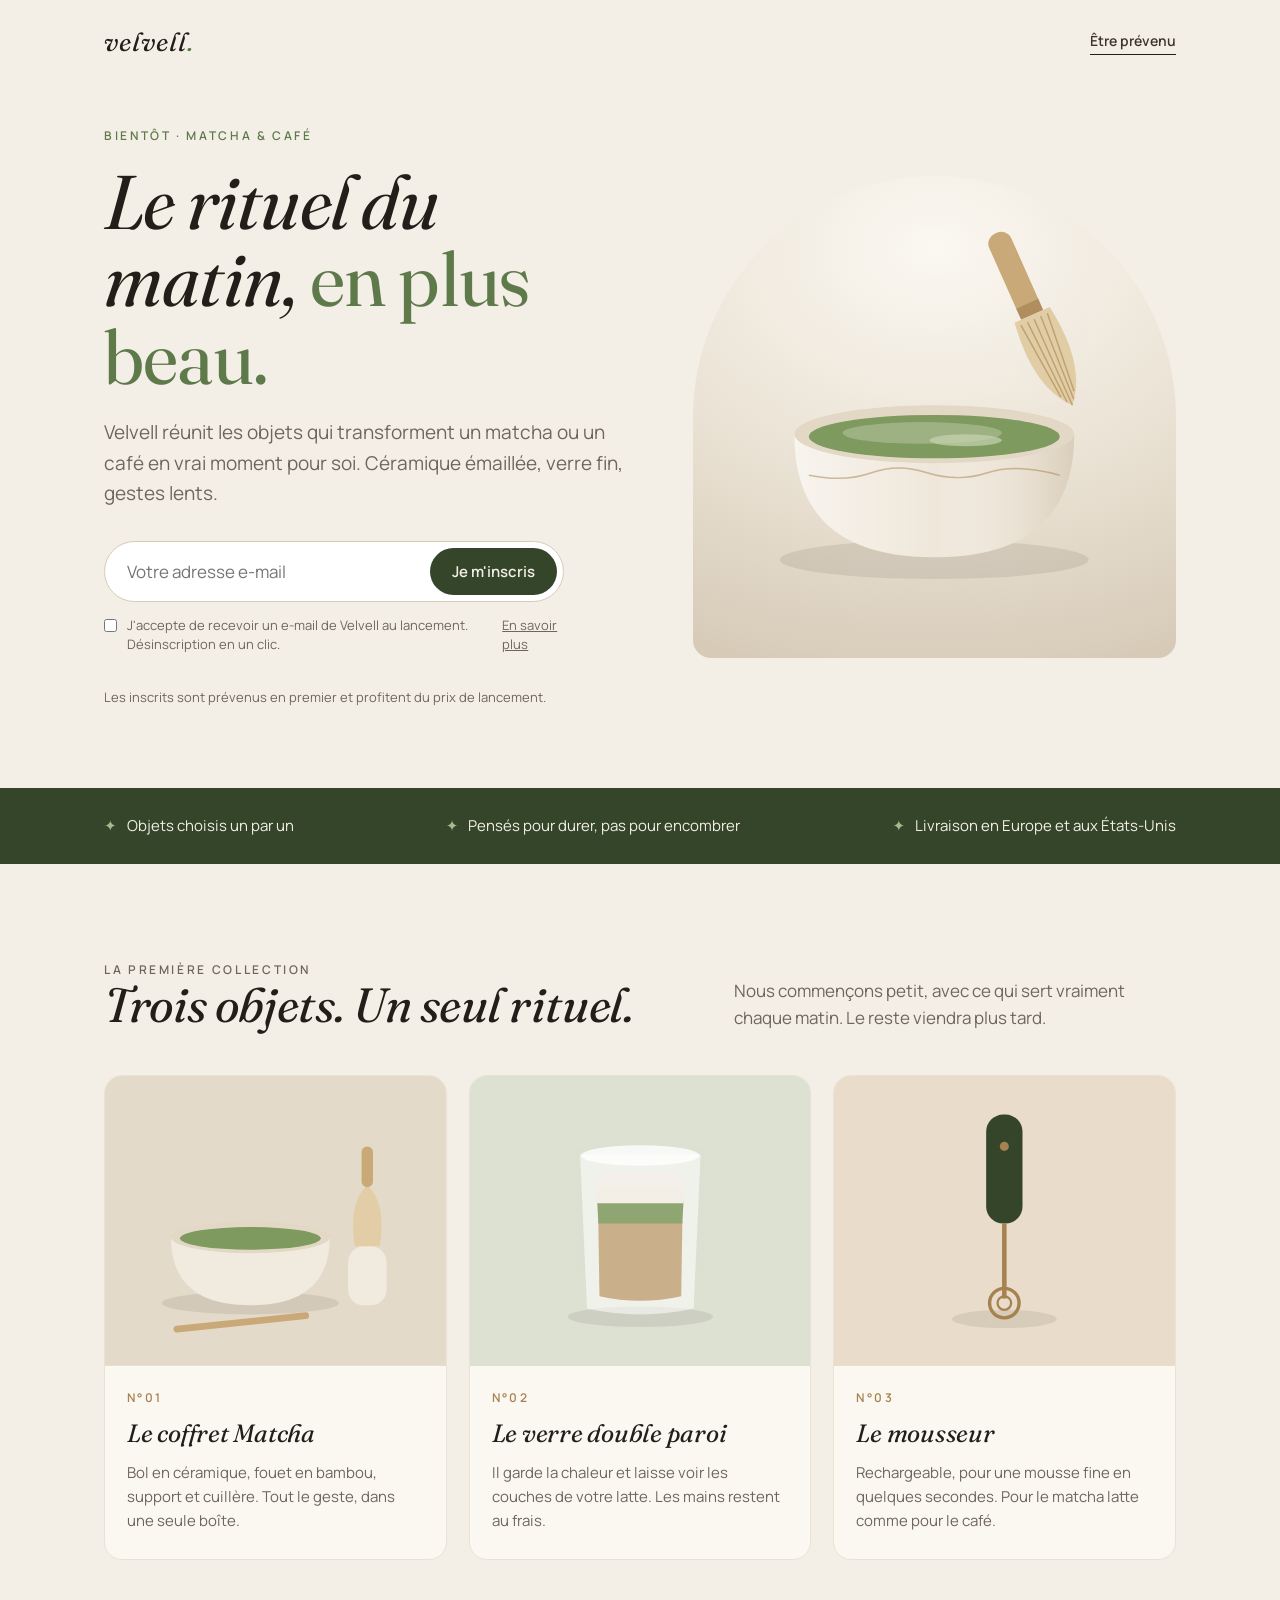
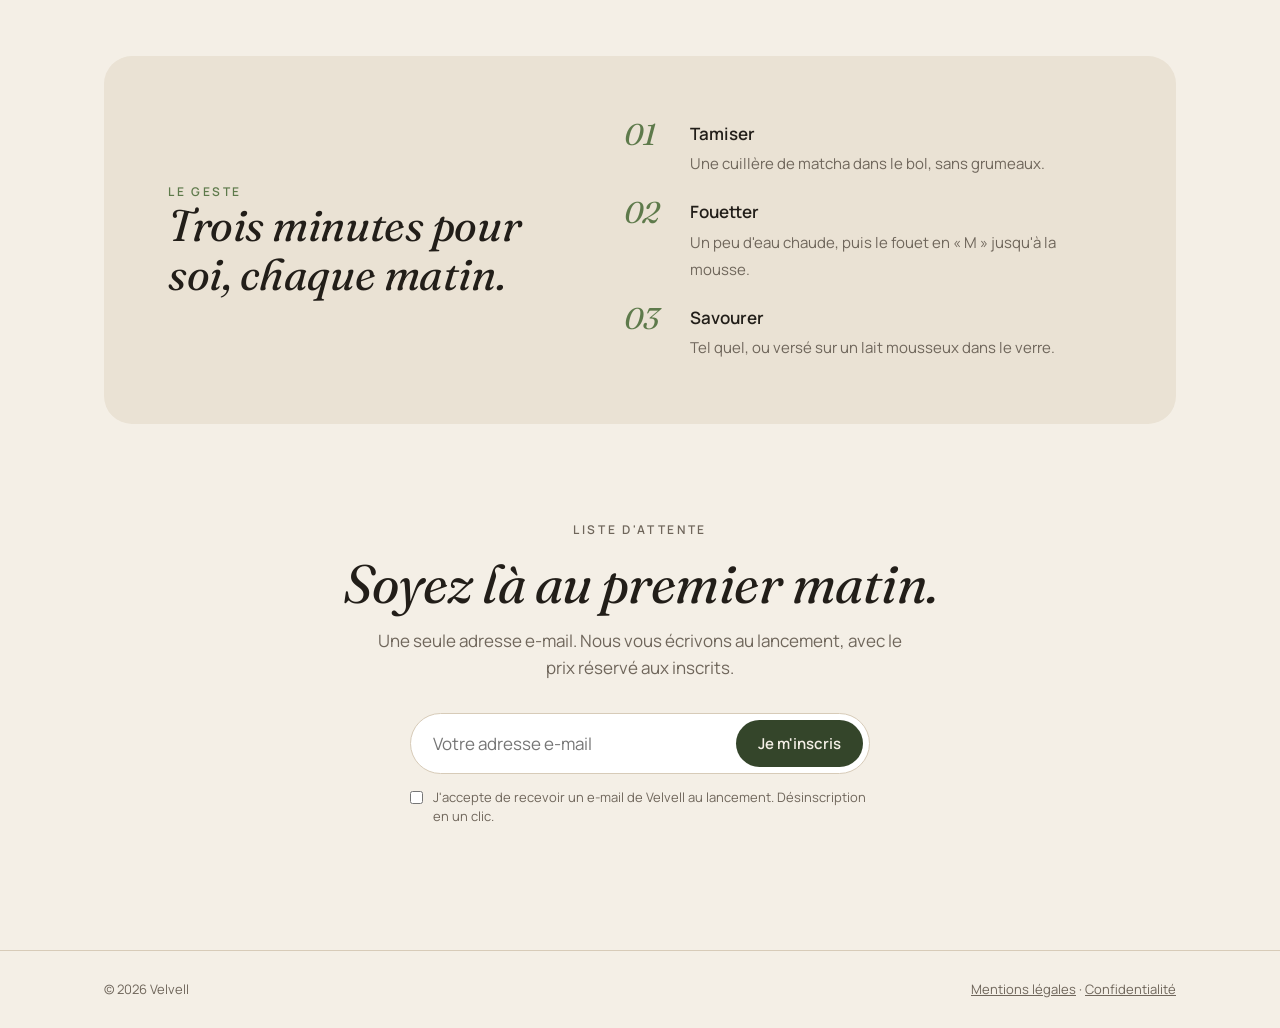
==== commit dc73a4eb: "Velvell : landing page matcha (liste d'attente) à la place de la page soie Co-Authored-By: Claude Op" ====
--- a/index.html
+++ b/index.html
@@ -1,229 +1,325 @@
 <!doctype html>
 <html lang="fr">
 <head>
-  <meta charset="utf-8">
-  <meta http-equiv="Content-Security-Policy" content="default-src 'none'; script-src 'self'; style-src 'self'; img-src 'self'; font-src 'self'; connect-src https://*.sibforms.com; form-action https://*.sibforms.com; base-uri 'none'; object-src 'none'; upgrade-insecure-requests">
-  <meta name="referrer" content="strict-origin-when-cross-origin">
-  <meta name="viewport" content="width=device-width, initial-scale=1">
-  <title>Taie d'oreiller en soie de mûrier | Velvell</title>
-  <meta name="description" content="Taies d'oreiller en soie de mûrier, 50 × 70 cm, en champagne ou ivoire. Velvell, marque française : inscrivez-vous pour être prévenu de l'ouverture.">
-  <link rel="canonical" href="https://velvell.fr/">
-  <meta property="og:title" content="Velvell — la nuit, en soie">
-  <meta property="og:site_name" content="Velvell">
-  <meta property="og:locale" content="fr_FR">
-  <meta property="og:description" content="Taies d'oreiller en soie de mûrier. Ouverture prochaine, liste d'attente ouverte.">
-  <meta property="og:type" content="website">
-  <meta property="og:url" content="https://velvell.fr/">
-  <meta property="og:image" content="https://velvell.fr/partage.jpg">
-  <meta property="og:image:width" content="1200">
-  <meta property="og:image:height" content="630">
-  <meta property="og:image:alt" content="Velvell, taie d'oreiller en soie de mûrier champagne">
-  <meta name="twitter:card" content="summary_large_image">
-  <meta name="theme-color" content="#ffffff">
-  <link rel="preload" href="fonts/archivo-latin.woff2" as="font" type="font/woff2" crossorigin>
-  <link rel="icon" href="favicon.svg" type="image/svg+xml">
-  <link rel="stylesheet" href="styles.css">
-  <script type="application/ld+json">{"@context": "https://schema.org", "@graph": [{"@type": "Organization", "@id": "https://velvell.fr/#marque", "name": "Velvell", "url": "https://velvell.fr/", "logo": "https://velvell.fr/logo.png", "email": "contact@velvell.fr", "description": "Marque française de taies d'oreiller en soie de mûrier.", "parentOrganization": {"@type": "Organization", "name": "Atlas Web Agency"}}, {"@type": "WebSite", "@id": "https://velvell.fr/#site", "url": "https://velvell.fr/", "name": "Velvell", "inLanguage": "fr-FR", "publisher": {"@id": "https://velvell.fr/#marque"}}]}</script>
+<meta charset="utf-8">
+<meta name="viewport" content="width=device-width, initial-scale=1">
+<title>Velvell — Le rituel, en plus beau</title>
+<meta name="description" content="Velvell : des objets pour le rituel du matcha et du café. Inscrivez-vous pour être prévenu du lancement.">
+<style>
+  /* Polices hébergées sur le site (aucun appel à Google : plus simple pour le RGPD) */
+  @font-face{font-family:"Fraunces";font-style:normal;font-weight:400;font-display:swap;src:url(polices/fraunces.woff2) format("woff2")}
+  @font-face{font-family:"Fraunces";font-style:italic;font-weight:400;font-display:swap;src:url(polices/fraunces-italique.woff2) format("woff2")}
+  @font-face{font-family:"Manrope";font-style:normal;font-weight:400 600;font-display:swap;src:url(polices/manrope.woff2) format("woff2")}
+  :root{
+    --creme:#F4EFE6; --creme-2:#EAE2D4; --sable:#D7CBB8;
+    --matcha:#5E7A4B; --matcha-fonce:#34452A; --matcha-clair:#A9B98F;
+    --encre:#221E19; --texte:#3B352E; --doux:#6F665B; --laiton:#A5824F;
+    --rayon:18px;
+  }
+  *{box-sizing:border-box;margin:0;padding:0}
+  html{scroll-behavior:smooth}
+  body{background:var(--creme);color:var(--texte);font:400 17px/1.6 "Manrope",system-ui,sans-serif;-webkit-font-smoothing:antialiased}
+  h1,h2,h3{font-family:"Fraunces",Georgia,serif;font-weight:400;color:var(--encre);letter-spacing:-.01em}
+  a{color:inherit}
+  .wrap{max-width:1120px;margin:0 auto;padding:0 24px}
+  .eyebrow{font-size:12px;letter-spacing:.22em;text-transform:uppercase;color:var(--matcha);font-weight:600}
+
+  /* En-tête */
+  header{padding:22px 0}
+  header .wrap{display:flex;align-items:center;justify-content:space-between}
+  .logo{font-family:"Fraunces",serif;font-size:26px;letter-spacing:.04em;color:var(--encre);text-decoration:none}
+  .logo span{color:var(--matcha)}
+  .btn-lien{font-size:14px;font-weight:600;text-decoration:none;border-bottom:1px solid var(--encre);padding-bottom:2px}
+
+  /* Haut de page */
+  .hero{padding:40px 0 80px}
+  .hero .wrap{display:grid;grid-template-columns:1.05fr .95fr;gap:56px;align-items:center}
+  .hero h1{font-size:clamp(42px,6vw,76px);line-height:1.02;margin:18px 0 22px}
+  .hero h1 em{font-style:italic;color:var(--matcha)}
+  .hero p.intro{font-size:19px;max-width:30em;color:var(--doux)}
+  .visuel{position:relative;aspect-ratio:1/1;border-radius:50% 50% var(--rayon) var(--rayon);background:radial-gradient(120% 90% at 50% 15%,#FBF8F2 0%,var(--creme-2) 55%,var(--sable) 100%);overflow:hidden}
+  .visuel svg{position:absolute;inset:0;width:100%;height:100%}
+
+  /* Formulaire */
+  form.attente{margin-top:32px;max-width:460px}
+  .champ{display:flex;gap:8px;background:#fff;border:1px solid var(--sable);border-radius:999px;padding:6px}
+  .champ input{flex:1;min-width:0;border:0;background:transparent;font:inherit;padding:10px 16px;color:var(--encre);outline:none}
+  .champ button{border:0;border-radius:999px;background:var(--matcha-fonce);color:var(--creme);font:600 15px "Manrope",sans-serif;padding:12px 22px;cursor:pointer;white-space:nowrap;transition:background .2s}
+  .champ button:hover{background:var(--encre)}
+  .champ:focus-within{border-color:var(--matcha);box-shadow:0 0 0 3px rgba(94,122,75,.18)}
+  .accord{display:flex;gap:10px;align-items:flex-start;margin-top:14px;font-size:13px;color:var(--doux);line-height:1.45}
+  .accord input{margin-top:3px;accent-color:var(--matcha-fonce)}
+  .note{font-size:13px;color:var(--doux);margin-top:10px}
+  .merci{display:none;margin-top:28px;padding:20px 22px;border-radius:var(--rayon);background:#fff;border:1px solid var(--sable);max-width:460px}
+  .merci strong{font-family:"Fraunces",serif;font-weight:400;font-size:22px;color:var(--encre);display:block;margin-bottom:4px}
+  .erreur{color:#8A2E1F;font-size:14px;margin-top:10px;min-height:1em}
+
+  /* Promesse */
+  .bande{background:var(--matcha-fonce);color:var(--creme);padding:26px 0}
+  .bande ul{list-style:none;display:flex;justify-content:space-between;gap:24px;flex-wrap:wrap;font-size:15px}
+  .bande li::before{content:"✦";color:var(--matcha-clair);margin-right:10px}
+
+  /* Collection */
+  section.collection{padding:96px 0}
+  .titre-section{display:flex;justify-content:space-between;align-items:end;gap:24px;margin-bottom:44px;flex-wrap:wrap}
+  .titre-section h2{font-size:clamp(32px,4vw,48px);line-height:1.08;max-width:14em}
+  .titre-section p{max-width:26em;color:var(--doux)}
+  .grille{display:grid;grid-template-columns:repeat(3,1fr);gap:22px}
+  .carte{background:#FBF8F2;border:1px solid var(--creme-2);border-radius:var(--rayon);overflow:hidden;display:flex;flex-direction:column}
+  .carte .img{aspect-ratio:4/3.4;background:var(--creme-2);position:relative}
+  .carte .img svg{position:absolute;inset:0;width:100%;height:100%}
+  .carte .corps{padding:22px 22px 26px}
+  .carte .num{font-size:12px;letter-spacing:.2em;color:var(--laiton);font-weight:600}
+  .carte h3{font-size:25px;margin:6px 0 8px}
+  .carte p{font-size:15px;color:var(--doux)}
+
+  /* Rituel */
+  section.rituel{padding:0 0 96px}
+  .rituel .boite{background:var(--creme-2);border-radius:28px;padding:64px;display:grid;grid-template-columns:.9fr 1.1fr;gap:56px;align-items:center}
+  .rituel h2{font-size:clamp(30px,3.6vw,44px);line-height:1.1}
+  .etapes{list-style:none;counter-reset:e;display:grid;gap:22px}
+  .etapes li{counter-increment:e;display:grid;grid-template-columns:52px 1fr;gap:14px;align-items:start}
+  .etapes li::before{content:"0" counter(e);font-family:"Fraunces",serif;font-size:30px;color:var(--matcha);line-height:1}
+  .etapes b{display:block;color:var(--encre);font-weight:600;margin-bottom:2px}
+  .etapes span{color:var(--doux);font-size:15px}
+
+  /* Dernier appel */
+  section.fin{padding:0 0 110px;text-align:center}
+  section.fin h2{font-size:clamp(32px,4.4vw,54px);line-height:1.06;max-width:15em;margin:16px auto 14px}
+  section.fin p{color:var(--doux);max-width:32em;margin:0 auto}
+  section.fin form.attente,section.fin .merci{margin-left:auto;margin-right:auto;text-align:left}
+
+  footer{border-top:1px solid var(--sable);padding:28px 0;font-size:13px;color:var(--doux)}
+  footer .wrap{display:flex;justify-content:space-between;gap:16px;flex-wrap:wrap}
+  footer a{color:var(--doux)}
+
+  @media (max-width:880px){
+    .hero .wrap,.rituel .boite{grid-template-columns:1fr}
+    .hero{padding:16px 0 64px}
+    .visuel{max-width:440px;width:100%;margin:0 auto;order:-1}
+    .grille{grid-template-columns:1fr}
+    .rituel .boite{padding:36px 24px;gap:32px}
+    section.collection{padding:72px 0}
+    .bande ul{flex-direction:column;gap:10px}
+  }
+  @media (max-width:420px){
+    .wrap{padding:0 16px}
+    .champ{flex-direction:column;border-radius:var(--rayon)}
+    .champ button{width:100%}
+  }
+</style>
 </head>
 <body>
-  <a class="skip" href="#contenu">Aller au contenu</a>
-
-  <header class="bar">
-    <a class="wordmark" href="#haut" aria-label="Velvell, accueil">velve<span>ll</span></a>
-    <nav aria-label="Navigation principale">
-      <a href="#chemin">La soie</a>
-      <a href="#momme">Le momme</a>
-      <a href="#questions">Questions</a>
-    </nav>
-  </header>
-
-  <main id="contenu">
-    <section class="hero" id="haut" aria-labelledby="titre">
-      <div class="ring" aria-label="Photos de sommeil">
-        <button class="frame frame--L" type="button" data-caption="Le sommeil, photo de @vagabondage sur Unsplash" aria-label="Le sommeil, photo de @vagabondage sur Unsplash"><img src="assets/web/nuit-cheveux.jpg" alt="" width="1100" height="733"></button>
-        <button class="frame frame--P" type="button" data-caption="Un masque de nuit, photo de @ganinph sur Unsplash" aria-label="Un masque de nuit, photo de @ganinph sur Unsplash"><img src="assets/web/nuit-masque.jpg" alt="" width="1100" height="1375"></button>
-        <button class="frame frame--L" type="button" data-caption="Endormie sous une couette bleue, photo de @slaapwijsheid sur Unsplash" aria-label="Endormie sous une couette bleue, photo de @slaapwijsheid sur Unsplash"><img src="assets/web/nuit-couette-bleue.jpg" alt="" width="1100" height="733"></button>
-        <button class="frame frame--P" type="button" data-caption="Un matin en draps blancs, photo de @lookphoto sur Unsplash" aria-label="Un matin en draps blancs, photo de @lookphoto sur Unsplash"><img src="assets/web/nuit-rose.jpg" alt="" width="1100" height="1650"></button>
-        <button class="frame frame--L" type="button" data-caption="Endormi, photo de @theyshane sur Unsplash" aria-label="Endormi, photo de @theyshane sur Unsplash"><img src="assets/web/nuit-homme.jpg" alt="" width="1100" height="733"></button>
-        <button class="frame frame--P" type="button" data-caption="Une nuit en draps sombres, photo de @sezha72 sur Unsplash" aria-label="Une nuit en draps sombres, photo de @sezha72 sur Unsplash"><img src="assets/web/nuit-couette-noire.jpg" alt="" width="1100" height="1650"></button>
-        <button class="frame frame--L" type="button" data-caption="Endormie dans une couette blanche, photo de @slaapwijsheid sur Unsplash" aria-label="Endormie dans une couette blanche, photo de @slaapwijsheid sur Unsplash"><img src="assets/web/nuit-couette-blanche.jpg" alt="" loading="lazy" width="1100" height="733"></button>
-        <button class="frame frame--P" type="button" data-caption="La joue sur l’oreiller, photo de @nickkarvounis sur Unsplash" aria-label="La joue sur l’oreiller, photo de @nickkarvounis sur Unsplash"><img src="assets/web/nuit-visage.jpg" alt="" loading="lazy" width="1100" height="733"></button>
-        <button class="frame frame--P" type="button" data-caption="Les cheveux sur l’oreiller, photo de @entersge sur Unsplash" aria-label="Les cheveux sur l’oreiller, photo de @entersge sur Unsplash"><img src="assets/web/nuit-cheveux-epars.jpg" alt="" loading="lazy" width="1100" height="835"></button>
-        <button class="frame frame--P" type="button" data-caption="Endormie sur un coussin bleu, photo de @brucemars sur Unsplash" aria-label="Endormie sur un coussin bleu, photo de @brucemars sur Unsplash"><img src="assets/web/nuit-oreiller-bleu.jpg" alt="" loading="lazy" width="1100" height="733"></button>
-        <button class="frame frame--P" type="button" data-caption="La tête sur le lit, photo de @brunovdkraan sur Unsplash" aria-label="La tête sur le lit, photo de @brunovdkraan sur Unsplash"><img src="assets/web/nuit-repos.jpg" alt="" loading="lazy" width="1100" height="742"></button>
-        <button class="frame frame--P" type="button" data-caption="Endormie, photo de @iam_os sur Unsplash" aria-label="Endormie, photo de @iam_os sur Unsplash"><img src="assets/web/nuit-endormie.jpg" alt="" loading="lazy" width="1100" height="733"></button>
-      </div>
-      <div class="core">
-        <h1 id="titre" class="masked"><span class="line"><span>La nuit,</span></span><span class="line"><span>en soie.</span></span></h1>
-        <p class="lead reveal-late" id="hero-caption" aria-live="polite">Velvell, des taies d'oreiller en soie de mûrier. La boutique ouvre bientôt.</p>
-        <a class="btn reveal-late" href="#liste">Rejoindre la liste d'attente</a>
-      </div>
-    </section>
-
-    <section class="intro" aria-labelledby="intro-titre">
-      <h2 id="intro-titre" class="sr-only">D'où vient la soie de mûrier</h2>
-      <p class="stairs" data-reveal>
-        <span>Une taie Velvell</span>
-        <span>naît d'une feuille</span>
-        <span>de mûrier,</span>
-        <span>d'un cocon</span>
-        <span>et d'un seul fil.</span>
-      </p>
-      <div class="intro-pics" data-reveal>
-        <figure><img src="assets/web/murier-contre-jour.jpg" alt="Photo : une branche de mûrier en contre-jour, avec ses mûres" width="1100" height="825" loading="lazy"></figure>
-        <figure><img src="assets/web/satin-soie-creme.jpg" alt="Photo : les plis d'un satin de soie crème" width="1100" height="495" loading="lazy"></figure>
-      </div>
-      <p class="intro-note">Le ver à soie <i>Bombyx mori</i> ne mange que des feuilles de mûrier, d'où le nom de soie de mûrier. Chaque cocon est fait d'un fil continu de plusieurs centaines de mètres.</p>
-    </section>
-
-    <section class="path" id="chemin" aria-labelledby="chemin-titre">
-      <div class="path-top">
-        <h2 id="chemin-titre">Du mûrier à la taie</h2>
-        <div class="path-btns">
-          <button class="sq" type="button" data-dir="-1" aria-label="Étape précédente"><svg viewBox="0 0 24 24" aria-hidden="true"><path d="M15 5l-7 7 7 7"/></svg></button>
-          <button class="sq" type="button" data-dir="1" aria-label="Étape suivante"><svg viewBox="0 0 24 24" aria-hidden="true"><path d="M9 5l7 7-7 7"/></svg></button>
+
+<header>
+  <div class="wrap">
+    <a class="logo" href="#">velvell<span>.</span></a>
+    <a class="btn-lien" href="#inscription">Être prévenu</a>
+  </div>
+</header>
+
+<main>
+  <section class="hero">
+    <div class="wrap">
+      <div>
+        <p class="eyebrow">Bientôt · Matcha &amp; café</p>
+        <h1>Le rituel du matin, <em>en plus beau.</em></h1>
+        <p class="intro">Velvell réunit les objets qui transforment un matcha ou un café en vrai moment pour soi. Céramique émaillée, verre fin, gestes lents.</p>
+
+        <form class="attente" id="inscription" novalidate>
+          <div class="champ">
+            <label for="email-1" class="sr" style="position:absolute;left:-9999px">Votre adresse e-mail</label>
+            <input id="email-1" type="email" name="EMAIL" placeholder="Votre adresse e-mail" autocomplete="email" required>
+            <button type="submit">Je m'inscris</button>
+          </div>
+          <label class="accord"><input type="checkbox" name="OPT_IN" value="1" required> J'accepte de recevoir un e-mail de Velvell au lancement. Désinscription en un clic. <a href="confidentialite.html">En savoir plus</a></label>
+          <p class="erreur" role="alert"></p>
+          <p class="note">Les inscrits sont prévenus en premier et profitent du prix de lancement.</p>
+        </form>
+        <div class="merci" role="status"><strong>Merci, c'est presque fini.</strong>Un e-mail de confirmation vient de partir : cliquez sur le lien qu'il contient pour valider votre inscription.</div>
+      </div>
+
+      <div class="visuel" aria-hidden="true">
+        <!-- Illustration : bol matcha et fouet -->
+        <svg viewBox="0 0 400 400">
+          <ellipse cx="200" cy="318" rx="128" ry="16" fill="#3B352E" opacity=".10"/>
+          <path d="M84 214 Q84 316 200 316 Q316 316 316 214 Z" fill="#EFE7DA"/>
+          <path d="M84 214 Q84 316 200 316 Q316 316 316 214 Z" fill="url(#g1)" opacity=".55"/>
+          <ellipse cx="200" cy="214" rx="116" ry="24" fill="#E3D8C6"/>
+          <ellipse cx="200" cy="216" rx="104" ry="18" fill="#7E9A5F"/>
+          <ellipse cx="190" cy="213" rx="66" ry="9" fill="#A9B98F" opacity=".75"/>
+          <ellipse cx="226" cy="219" rx="30" ry="5" fill="#C7D3AF" opacity=".7"/>
+          <path d="M96 248 q30 6 52 -2 q22 -8 46 0 q26 8 50 0 q24 -8 60 2" stroke="#A5824F" stroke-width="1.2" fill="none" opacity=".5"/>
+          <!-- Fouet -->
+          <g transform="rotate(-24 286 126)">
+            <rect x="276" y="40" width="20" height="74" rx="9" fill="#C9A978"/>
+            <rect x="276" y="104" width="20" height="10" fill="#B08E5E"/>
+            <path d="M270 114 Q262 170 286 196 Q310 170 302 114 Z" fill="#E2CDA6"/>
+            <g stroke="#B79563" stroke-width="1.2" opacity=".8">
+              <line x1="274" y1="118" x2="280" y2="186"/><line x1="280" y1="118" x2="283" y2="192"/>
+              <line x1="286" y1="118" x2="286" y2="196"/><line x1="292" y1="118" x2="289" y2="192"/>
+              <line x1="298" y1="118" x2="292" y2="186"/>
+            </g>
+          </g>
+          <defs><linearGradient id="g1" x1="0" x2="1"><stop offset="0" stop-color="#fff"/><stop offset=".5" stop-color="#fff" stop-opacity="0"/><stop offset="1" stop-color="#C9B9A0"/></linearGradient></defs>
+        </svg>
+      </div>
+    </div>
+  </section>
+
+  <div class="bande">
+    <div class="wrap">
+      <ul>
+        <li>Objets choisis un par un</li>
+        <li>Pensés pour durer, pas pour encombrer</li>
+        <li>Livraison en Europe et aux États-Unis</li>
+      </ul>
+    </div>
+  </div>
+
+  <section class="collection">
+    <div class="wrap">
+      <div class="titre-section">
+        <div>
+          <p class="eyebrow">La première collection</p>
+          <h2>Trois objets. Un seul rituel.</h2>
         </div>
-      </div>
-      <div class="progress" aria-hidden="true"><span></span></div>
-      <ol class="row" tabindex="0" aria-label="Les étapes, de la feuille à la taie" data-reveal-row>
-        <li>
-          <h3>La feuille</h3>
-          <p>Les vers ne mangent que du mûrier blanc. Leur soie est réputée la plus fine et la plus régulière.</p>
-          <img src="assets/web/morus-alba-fruit-and-leaves.jpg" alt="Photo : feuilles et fruits d'un mûrier blanc" width="825" height="1100" loading="lazy">
-        </li>
-        <li>
-          <h3>Le ver</h3>
-          <p>Il grandit pendant quatre à six semaines sur des claies, puis cesse de manger.</p>
-          <img src="assets/web/soie-fils-dores.jpg" alt="Photo : des fils de soie dorés suspendus dans la pénombre" width="1100" height="733" loading="lazy">
-        </li>
-        <li>
-          <h3>Le cocon</h3>
-          <p>En deux à trois jours, il s'enferme dans un cocon fait d'un seul fil continu.</p>
-          <img src="assets/web/cocoon-bombyx-mori-kolkata-2013-06-04.jpg" alt="Photo : des cocons de ver à soie blancs" width="1100" height="732" loading="lazy">
-        </li>
-        <li>
-          <h3>Le dévidage</h3>
-          <p>Plusieurs cocons sont dévidés ensemble pour former un fil de soie grège.</p>
-          <img src="assets/web/soie-echeveaux.jpg" alt="Photo : des écheveaux de fil de soie, du blanc naturel aux teintes vertes et brunes" width="1100" height="733" loading="lazy">
-        </li>
-        <li>
-          <h3>Le tissage</h3>
-          <p>Le fil est tissé en satin : une face lisse et brillante, côté visage.</p>
-          <img src="assets/web/soie-metier-fils-blancs.jpg" alt="Photo : des fils de soie blancs tendus sur un métier à tisser" width="735" height="1100" loading="lazy">
-        </li>
-        <li>
-          <h3>La taie</h3>
-          <p>Prévue en 50 × 70 cm, fermeture invisible, en champagne et en ivoire.</p>
-          <img src="assets/web/taie-encong-champagne.jpg" alt="Rendu de la taie en soie de mûrier, coloris champagne, sur fond crème" width="1100" height="1375" loading="lazy">
-        </li>
-      </ol>
-    </section>
-
-    <section class="momme" id="momme" aria-labelledby="momme-titre">
-      <div class="momme-fig" aria-live="polite">
-        <p class="big"><span id="m-gsm">109</span><small> g/m²</small></p>
-        <p class="momme-line">Une taie de 50 × 70 cm contient environ <strong id="m-case">76 g</strong> de soie.</p>
-      </div>
-      <div class="momme-text">
-        <h2 id="momme-titre">Le poids de la soie</h2>
-        <p>La soie se pèse en momme. Un momme vaut 4,34 grammes de soie par mètre carré : plus le chiffre est haut, plus le tissu est dense, opaque et durable.</p>
-        <div class="choices" role="radiogroup" aria-label="Choisir un poids de soie">
-          <button type="button" role="radio" aria-checked="false" data-m="19">19</button>
-          <button type="button" role="radio" aria-checked="false" data-m="22">22</button>
-          <button type="button" role="radio" aria-checked="true" data-m="25">25</button>
-          <button type="button" role="radio" aria-checked="false" data-m="30">30</button>
+        <p>Nous commençons petit, avec ce qui sert vraiment chaque matin. Le reste viendra plus tard.</p>
+      </div>
+
+      <div class="grille">
+        <article class="carte">
+          <div class="img" aria-hidden="true">
+            <svg viewBox="0 0 300 255">
+              <rect width="300" height="255" fill="#E4DACA"/>
+              <ellipse cx="128" cy="200" rx="78" ry="10" fill="#3B352E" opacity=".1"/>
+              <path d="M58 142 Q58 202 128 202 Q198 202 198 142 Z" fill="#F1EADF"/>
+              <ellipse cx="128" cy="142" rx="70" ry="14" fill="#E3D8C6"/>
+              <ellipse cx="128" cy="143" rx="62" ry="10" fill="#7E9A5F"/>
+              <rect x="214" y="150" width="34" height="52" rx="14" fill="#F1EADF"/>
+              <path d="M220 150 Q214 112 231 96 Q248 112 242 150 Z" fill="#E2CDA6"/>
+              <rect x="226" y="62" width="10" height="36" rx="5" fill="#C9A978"/>
+              <rect x="60" y="214" width="120" height="6" rx="3" fill="#C9A978" transform="rotate(-6 120 217)"/>
+            </svg>
+          </div>
+          <div class="corps">
+            <p class="num">N°01</p>
+            <h3>Le coffret Matcha</h3>
+            <p>Bol en céramique, fouet en bambou, support et cuillère. Tout le geste, dans une seule boîte.</p>
+          </div>
+        </article>
+
+        <article class="carte">
+          <div class="img" aria-hidden="true">
+            <svg viewBox="0 0 300 255">
+              <rect width="300" height="255" fill="#DCE1D2"/>
+              <ellipse cx="150" cy="212" rx="64" ry="9" fill="#3B352E" opacity=".1"/>
+              <path d="M98 70 L104 204 Q150 214 196 204 L202 70 Z" fill="#fff" opacity=".55" stroke="#fff" stroke-width="2"/>
+              <path d="M110 84 L114 194 Q150 202 186 194 L190 84 Z" fill="#F5F1E8" opacity=".6"/>
+              <path d="M113 128 L114 194 Q150 202 186 194 L187 128 Z" fill="#C9B08A"/>
+              <path d="M112 110 L113 130 L187 130 L188 110 Z" fill="#8FA673"/>
+              <path d="M111 98 L112 112 L188 112 L189 98 Z" fill="#F4EFE6"/>
+              <ellipse cx="150" cy="70" rx="52" ry="9" fill="#fff" opacity=".8"/>
+            </svg>
+          </div>
+          <div class="corps">
+            <p class="num">N°02</p>
+            <h3>Le verre double paroi</h3>
+            <p>Il garde la chaleur et laisse voir les couches de votre latte. Les mains restent au frais.</p>
+          </div>
+        </article>
+
+        <article class="carte">
+          <div class="img" aria-hidden="true">
+            <svg viewBox="0 0 300 255">
+              <rect width="300" height="255" fill="#E9DCCB"/>
+              <ellipse cx="150" cy="214" rx="46" ry="8" fill="#3B352E" opacity=".1"/>
+              <rect x="134" y="34" width="32" height="96" rx="15" fill="#34452A"/>
+              <rect x="146" y="58" width="8" height="8" rx="4" fill="#A5824F"/>
+              <rect x="148" y="130" width="4" height="66" fill="#A5824F"/>
+              <circle cx="150" cy="200" r="13" fill="none" stroke="#A5824F" stroke-width="3"/>
+              <circle cx="150" cy="200" r="6" fill="none" stroke="#A5824F" stroke-width="2"/>
+            </svg>
+          </div>
+          <div class="corps">
+            <p class="num">N°03</p>
+            <h3>Le mousseur</h3>
+            <p>Rechargeable, pour une mousse fine en quelques secondes. Pour le matcha latte comme pour le café.</p>
+          </div>
+        </article>
+      </div>
+    </div>
+  </section>
+
+  <section class="rituel">
+    <div class="wrap">
+      <div class="boite">
+        <div>
+          <p class="eyebrow">Le geste</p>
+          <h2>Trois minutes pour soi, chaque matin.</h2>
         </div>
-        <p class="momme-note" id="m-note">25 momme : la soie que nous testons en premier, plus épaisse que les 19 et 22 momme courants.</p>
-      </div>
-    </section>
-
-    <section class="about" aria-labelledby="about-titre">
-      <h2 id="about-titre" class="sr-only">Qui est Velvell</h2>
-      <ul class="facts">
-        <li>Marque française</li>
-        <li>Un seul objet pour commencer</li>
-      </ul>
-      <div class="about-text" data-reveal>
-        <p><img class="drop" src="assets/web/satin-crepe.jpg" alt="Gros plan sur un satin froissé" width="300" height="300" loading="lazy"><strong>Velvell</strong> est une marque française de linge de nuit en soie. Nous commençons par un seul objet, la taie d'oreiller, et nous prenons le temps de bien la choisir.</p>
-        <p class="soft">Nous comparons en ce moment les ateliers et leurs échantillons, en 22 et en 25 momme. Nous ne vendrons que la soie qui nous convainc au toucher, au lavage et dans le temps.</p>
-      </div>
-    </section>
-
-    <section class="faq" id="questions" aria-labelledby="faq-titre">
-      <div class="faq-col">
-        <h2 id="faq-titre">Vos questions</h2>
-        <ul class="faq-facts">
-          <li>100 % soie de mûrier</li>
-          <li>Taille prévue : 50 × 70 cm</li>
-          <li>Prix annoncé d'abord aux inscrits</li>
-        </ul>
-        <div class="acc">
-          <details>
-            <summary>Quand la boutique ouvre-t-elle ?</summary>
-            <p>Dès que les échantillons auront passé nos essais. Les inscrits seront prévenus les premiers, par un seul e-mail.</p>
-          </details>
-          <details>
-            <summary>Combien coûtera une taie ?</summary>
-            <p>Le prix n'est pas encore fixé : il dépend de la soie retenue. Nous l'annoncerons d'abord aux inscrits.</p>
-          </details>
-          <details>
-            <summary>Qu'est-ce que le momme ?</summary>
-            <p>L'unité de poids de la soie : 1 momme correspond à 4,34 g par m². Une soie de 25 momme est plus dense qu'une soie de 19.</p>
-          </details>
-          <details>
-            <summary>La soie sera-t-elle certifiée ?</summary>
-            <p>Nous ne retiendrons qu'un atelier qui fournit un certificat OEKO-TEX Standard 100 vérifiable, et nous publierons son numéro.</p>
-          </details>
-          <details>
-            <summary>Comment entretenir la soie ?</summary>
-            <p>À la main ou en cycle délicat à 30 °C, avec une lessive douce, puis séchage à plat à l'abri du soleil. Les consignes exactes figureront sur l'étiquette.</p>
-          </details>
-          <details>
-            <summary>Que faites-vous de mon e-mail ?</summary>
-            <p>Il sert uniquement à vous prévenir de l'ouverture de Velvell. Vous pouvez vous désinscrire à tout moment, en un clic.</p>
-          </details>
+        <ol class="etapes">
+          <li><div><b>Tamiser</b><span>Une cuillère de matcha dans le bol, sans grumeaux.</span></div></li>
+          <li><div><b>Fouetter</b><span>Un peu d'eau chaude, puis le fouet en « M » jusqu'à la mousse.</span></div></li>
+          <li><div><b>Savourer</b><span>Tel quel, ou versé sur un lait mousseux dans le verre.</span></div></li>
+        </ol>
+      </div>
+    </div>
+  </section>
+
+  <section class="fin">
+    <div class="wrap">
+      <p class="eyebrow">Liste d'attente</p>
+      <h2>Soyez là au premier matin.</h2>
+      <p>Une seule adresse e-mail. Nous vous écrivons au lancement, avec le prix réservé aux inscrits.</p>
+      <form class="attente" novalidate>
+        <div class="champ">
+          <label for="email-2" style="position:absolute;left:-9999px">Votre adresse e-mail</label>
+          <input id="email-2" type="email" name="EMAIL" placeholder="Votre adresse e-mail" autocomplete="email" required>
+          <button type="submit">Je m'inscris</button>
         </div>
-        <div class="faq-actions">
-          <a class="btn" href="#liste">Rejoindre la liste</a>
-          <a class="link" href="#momme">Comparer les poids de soie</a>
-        </div>
-      </div>
-      <div class="faq-pics">
-        <img class="tall" src="assets/web/matin-etirement.jpg" alt="Une femme s'étire au réveil, assise sur son lit" width="1100" height="869" loading="lazy">
-        <img class="square" src="assets/web/nuit-draps-blancs.jpg" alt="Une personne endormie dans des draps blancs" width="1100" height="733" loading="lazy">
-      </div>
-    </section>
-
-    <section class="cta" id="liste" aria-labelledby="cta-titre">
-      <h2 id="cta-titre" class="cta-title">Être prévenu de l'ouverture</h2>
-      <p class="cta-sentence">Laissez votre e-mail : nous vous écrirons une fois, le jour de l'ouverture.</p>
-      <form class="signup" action="https://c4eb308b.sibforms.com/serve/[base64]" method="post" data-endpoint="https://c4eb308b.sibforms.com/serve/[base64]">
-        <label for="email">Adresse e-mail</label>
-        <div class="signup-row">
-          <input id="email" name="EMAIL" type="email" autocomplete="email" required aria-describedby="email-msg">
-          <button class="btn" type="submit">M'inscrire</button>
-        </div>
-        <label class="consent"><input type="checkbox" name="OPT_IN" value="1" required> J'accepte de recevoir l'e-mail d'ouverture de Velvell. <a href="confidentialite.html">Utilisation de mes données</a></label>
-        <p class="msg" id="email-msg" role="status"></p>
-        <!-- Champs attendus par les formulaires Brevo : piège à robots (doit rester vide) et langue. -->
-        <input type="text" name="email_address_check" value="" tabindex="-1" autocomplete="off" aria-hidden="true" hidden>
-        <input type="hidden" name="locale" value="fr">
-        <input type="hidden" name="html_type" value="simple">
+        <label class="accord"><input type="checkbox" name="OPT_IN" value="1" required> J'accepte de recevoir un e-mail de Velvell au lancement. Désinscription en un clic.</label>
+        <p class="erreur" role="alert"></p>
       </form>
-    </section>
-  </main>
-
-  <footer class="foot">
-    <p>Velvell · soie de mûrier</p>
-    <p class="foot-links"><a href="#liste">Liste d'attente</a><a href="#questions">Questions</a><a href="#momme">Le momme</a><a href="mentions-legales.html">Mentions légales</a><a href="confidentialite.html">Confidentialité</a></p>
-    <p>© 2026 Velvell</p>
-    <details class="credits" id="credits">
-      <summary>Crédits des images</summary>
-      <p>Photos de sommeil sous <a href="https://unsplash.com/license">licence Unsplash</a> : <a href="https://unsplash.com/photos/rUc9hVE-L-E">@vagabondage</a>, <a href="https://unsplash.com/photos/Z56eN0CGtyk">@ganinph</a>, <a href="https://unsplash.com/photos/6qxUg4jTWdE">@slaapwijsheid</a>, <a href="https://unsplash.com/photos/Ip3Z-FoLl1Q">@slaapwijsheid</a>, <a href="https://unsplash.com/photos/H0wp3lX7Yvs">@lookphoto</a>, <a href="https://unsplash.com/photos/hfvFunLkFgg">@theyshane</a>, <a href="https://unsplash.com/photos/4w5AkLgjedk">@sezha72</a>, <a href="https://unsplash.com/photos/Yzkw8FlAbfk">@nickkarvounis</a>, <a href="https://unsplash.com/photos/CwIU33KGToc">@entersge</a>, <a href="https://unsplash.com/photos/s8PTWCu5maQ">@brucemars</a>, <a href="https://unsplash.com/photos/wBuPCQiweuA">@brucemars</a>, <a href="https://unsplash.com/photos/i4rOpdj444c">@brunovdkraan</a>, <a href="https://unsplash.com/photos/tgMKcE-Qo5o">@iam_os</a>, <a href="https://unsplash.com/photos/-vS9DBJ7N5M">@iam_os</a> ; fils de soie dorés, <a href="https://unsplash.com/photos/UUuXVK7gv7Q">@hdbernd</a> ; écheveaux de soie, <a href="https://unsplash.com/photos/ccmmSVPEaZI">@yasinonus</a> ; branche de mûrier, <a href="https://unsplash.com/photos/gBJkP8Qjj7A">@r_kravtsov</a> ; satin crème, <a href="https://unsplash.com/photos/R_bv0S9MC8c">@susan_wilkinson</a> ; métier à tisser, <a href="https://unsplash.com/photos/MDXwphHlpww">@marcohaenssgen</a>.</p>
-      <p>Photos de la soie : Juan Carlos Fonseca Mata, <a href="https://commons.wikimedia.org/wiki/File:Morus_alba_-_fruit_and_leaves.jpg">Mûrier blanc</a>, 2020, <a href="https://creativecommons.org/licenses/by-sa/4.0/">CC BY-SA 4.0</a> ;  Biswarup Ganguly, <a href="https://commons.wikimedia.org/wiki/File:Cocoon_-_Bombyx_mori_-_Kolkata_2013-06-04_8545.JPG">Cocons de Bombyx mori</a>, 2013, <a href="https://creativecommons.org/licenses/by/3.0/">CC BY 3.0</a>. Domaine public ou CC0 : Rico Cilliers et colormass, <a href="https://commons.wikimedia.org/wiki/File:Crepe_satin_(Rico_Cilliers_and_colormass_via_Poly_Haven).webp">Satin crêpe</a>, Poly Haven. Via Wikimedia Commons.</p>
-    </details>
-  </footer>
-
-  <script src="main.js" defer></script>
+      <div class="merci" role="status"><strong>Merci, c'est presque fini.</strong>Un e-mail de confirmation vient de partir : cliquez sur le lien qu'il contient pour valider votre inscription.</div>
+    </div>
+  </section>
+</main>
+
+<footer>
+  <div class="wrap">
+    <span>© 2026 Velvell</span>
+    <span><a href="mentions-legales.html">Mentions légales</a> · <a href="confidentialite.html">Confidentialité</a></span>
+  </div>
+</footer>
+
+<script>
+  // Les e-mails partent vers le formulaire Brevo « Liste d'attente Velvell Matcha »
+  // (liste n°9, avec e-mail de double confirmation).
+  const ADRESSE_DU_FORMULAIRE = "https://c4eb308b.sibforms.com/serve/[base64]";
+
+  document.querySelectorAll("form.attente").forEach(function (form) {
+    // Champs attendus par Brevo : piège à robots (vide) et langue.
+    form.insertAdjacentHTML("beforeend", '<input type="text" name="email_address_check" value="" tabindex="-1" autocomplete="off" aria-hidden="true" hidden><input type="hidden" name="locale" value="fr"><input type="hidden" name="html_type" value="simple">');
+    form.addEventListener("submit", async function (e) {
+      e.preventDefault();
+      const email = form.EMAIL.value.trim();
+      const erreur = form.querySelector(".erreur");
+      erreur.textContent = "";
+      if (!/^[^\s@]+@[^\s@]+\.[^\s@]+$/.test(email)) { erreur.textContent = "Cette adresse e-mail ne semble pas valide."; return; }
+      if (!form.OPT_IN.checked) { erreur.textContent = "Cochez la case pour accepter de recevoir l'e-mail de lancement."; return; }
+      const bouton = form.querySelector("button");
+      bouton.disabled = true; bouton.textContent = "Envoi…";
+      try {
+        await fetch(ADRESSE_DU_FORMULAIRE, { method: "POST", body: new FormData(form), mode: "no-cors" });
+        form.style.display = "none";
+        form.nextElementSibling.style.display = "block";
+      } catch (err) {
+        erreur.textContent = "Petit souci d'envoi. Réessayez dans un instant.";
+        bouton.disabled = false; bouton.textContent = "Je m'inscris";
+      }
+    });
+  });
+</script>
 </body>
 </html>
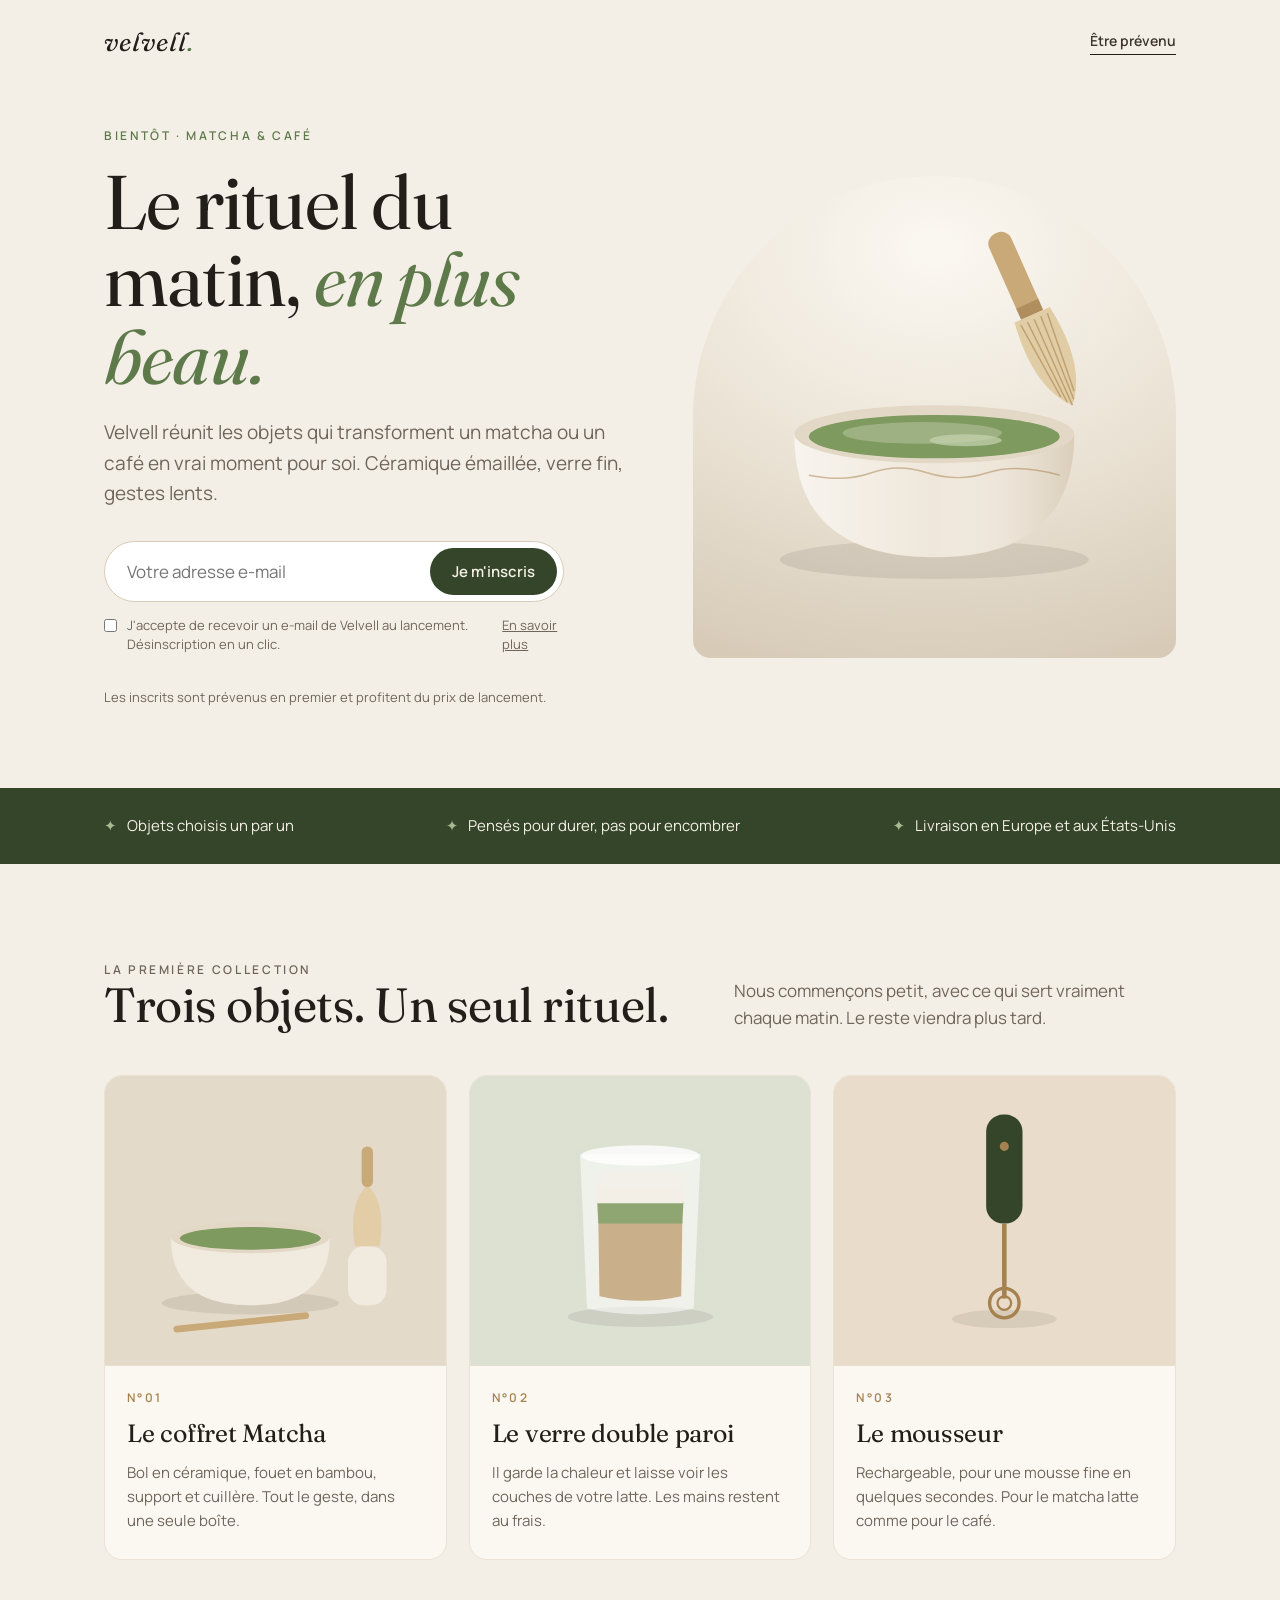
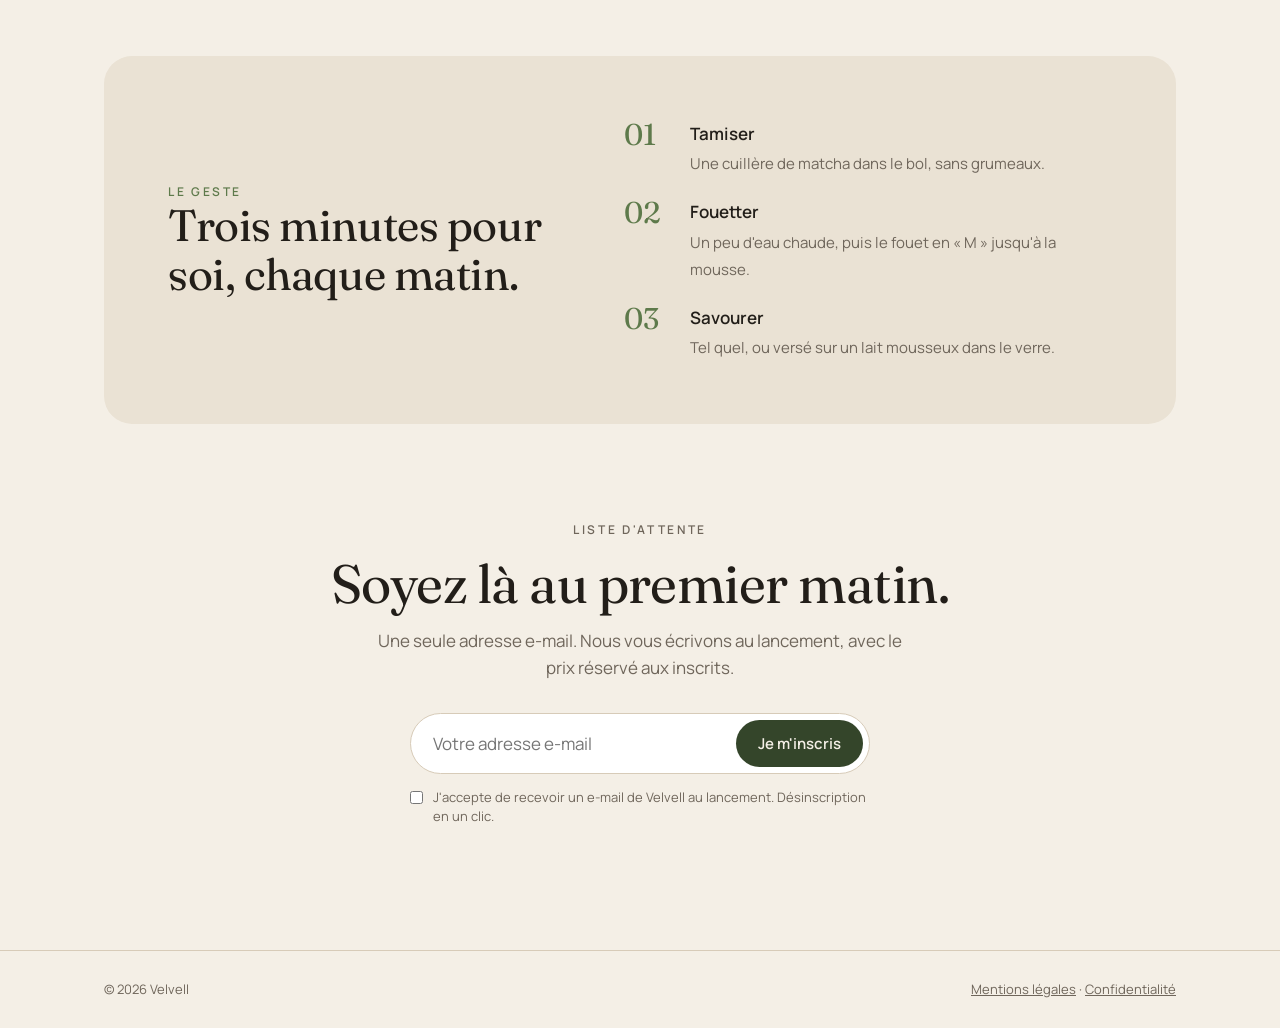
==== commit 75c849ed: "Logo en italique Co-Authored-By: Claude Opus 5.5 <noreply@anthropic.com>" ====
--- a/index.html
+++ b/index.html
@@ -27,7 +27,7 @@
   /* En-tête */
   header{padding:22px 0}
   header .wrap{display:flex;align-items:center;justify-content:space-between}
-  .logo{font-family:"Fraunces",serif;font-size:26px;letter-spacing:.04em;color:var(--encre);text-decoration:none}
+  .logo{font-family:"Fraunces",serif;font-style:italic;font-size:26px;letter-spacing:.04em;color:var(--encre);text-decoration:none}
   .logo span{color:var(--matcha)}
   .btn-lien{font-size:14px;font-weight:600;text-decoration:none;border-bottom:1px solid var(--encre);padding-bottom:2px}
 
